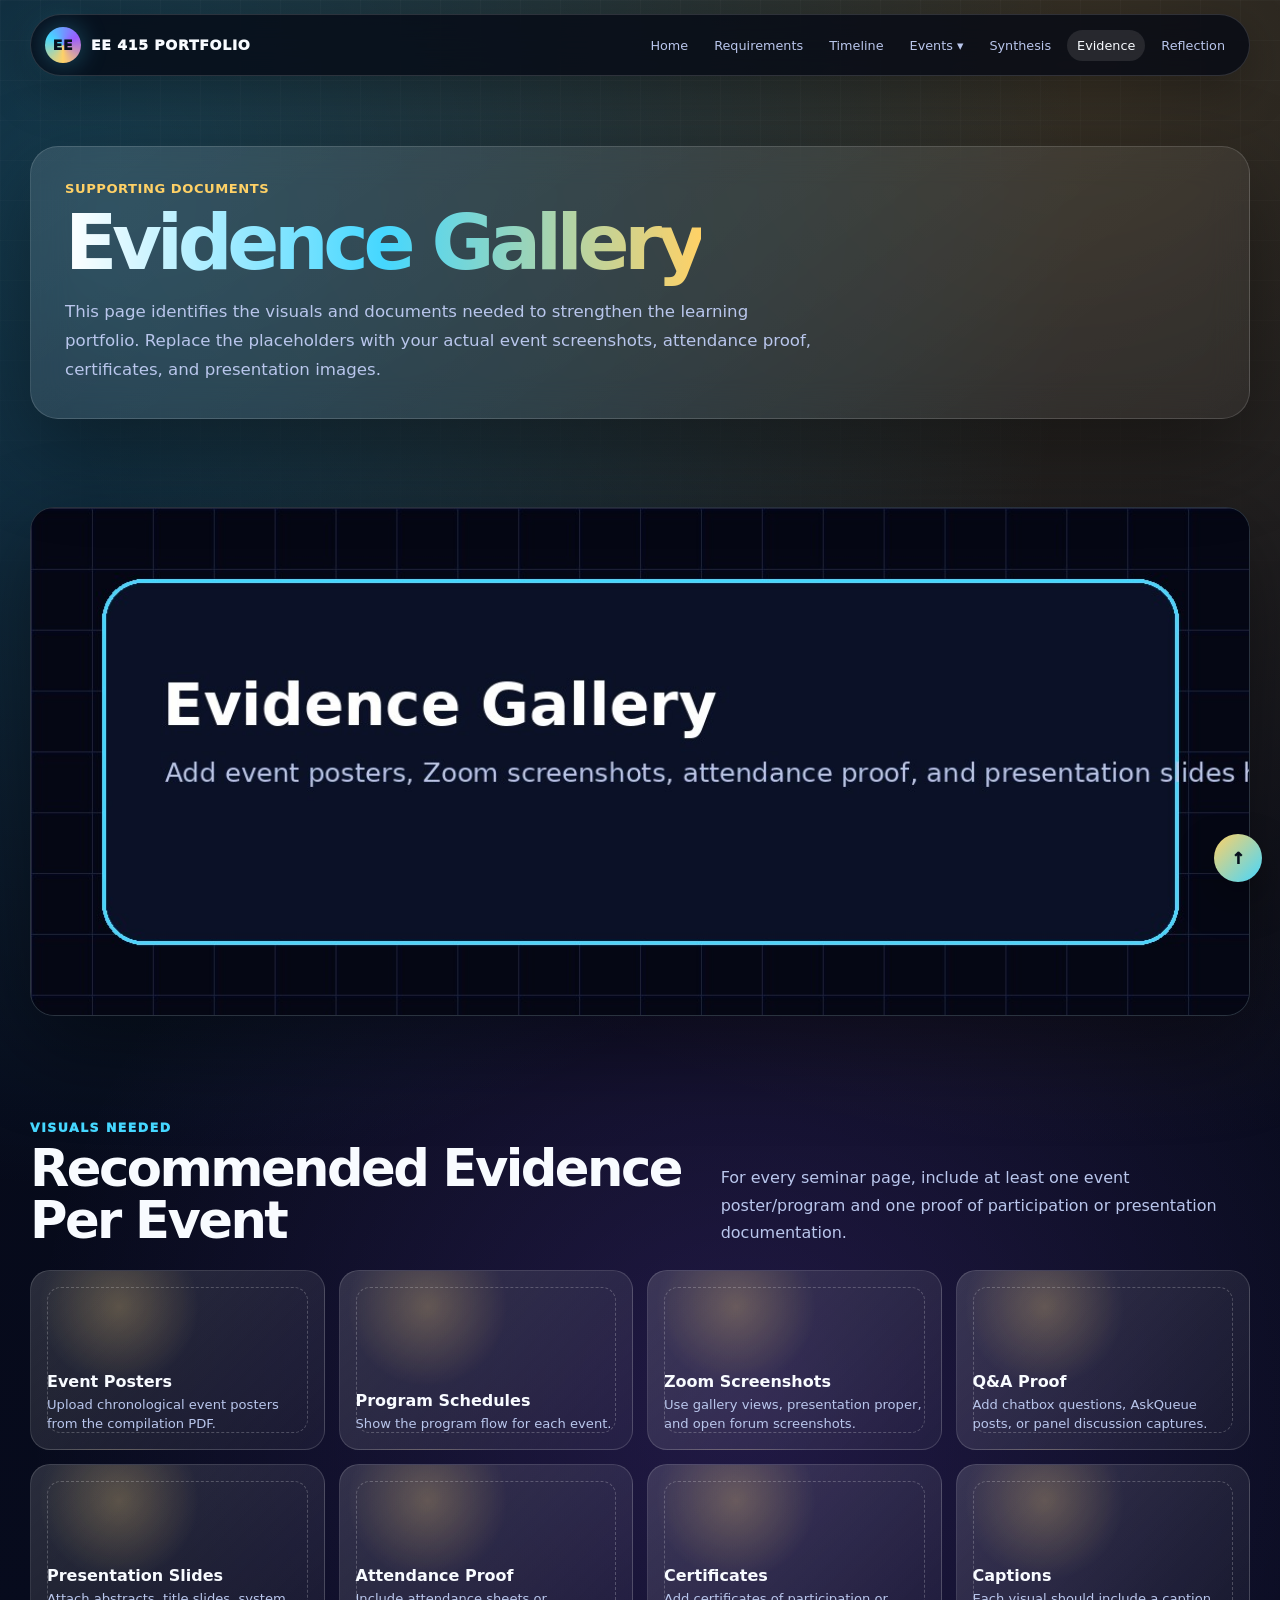
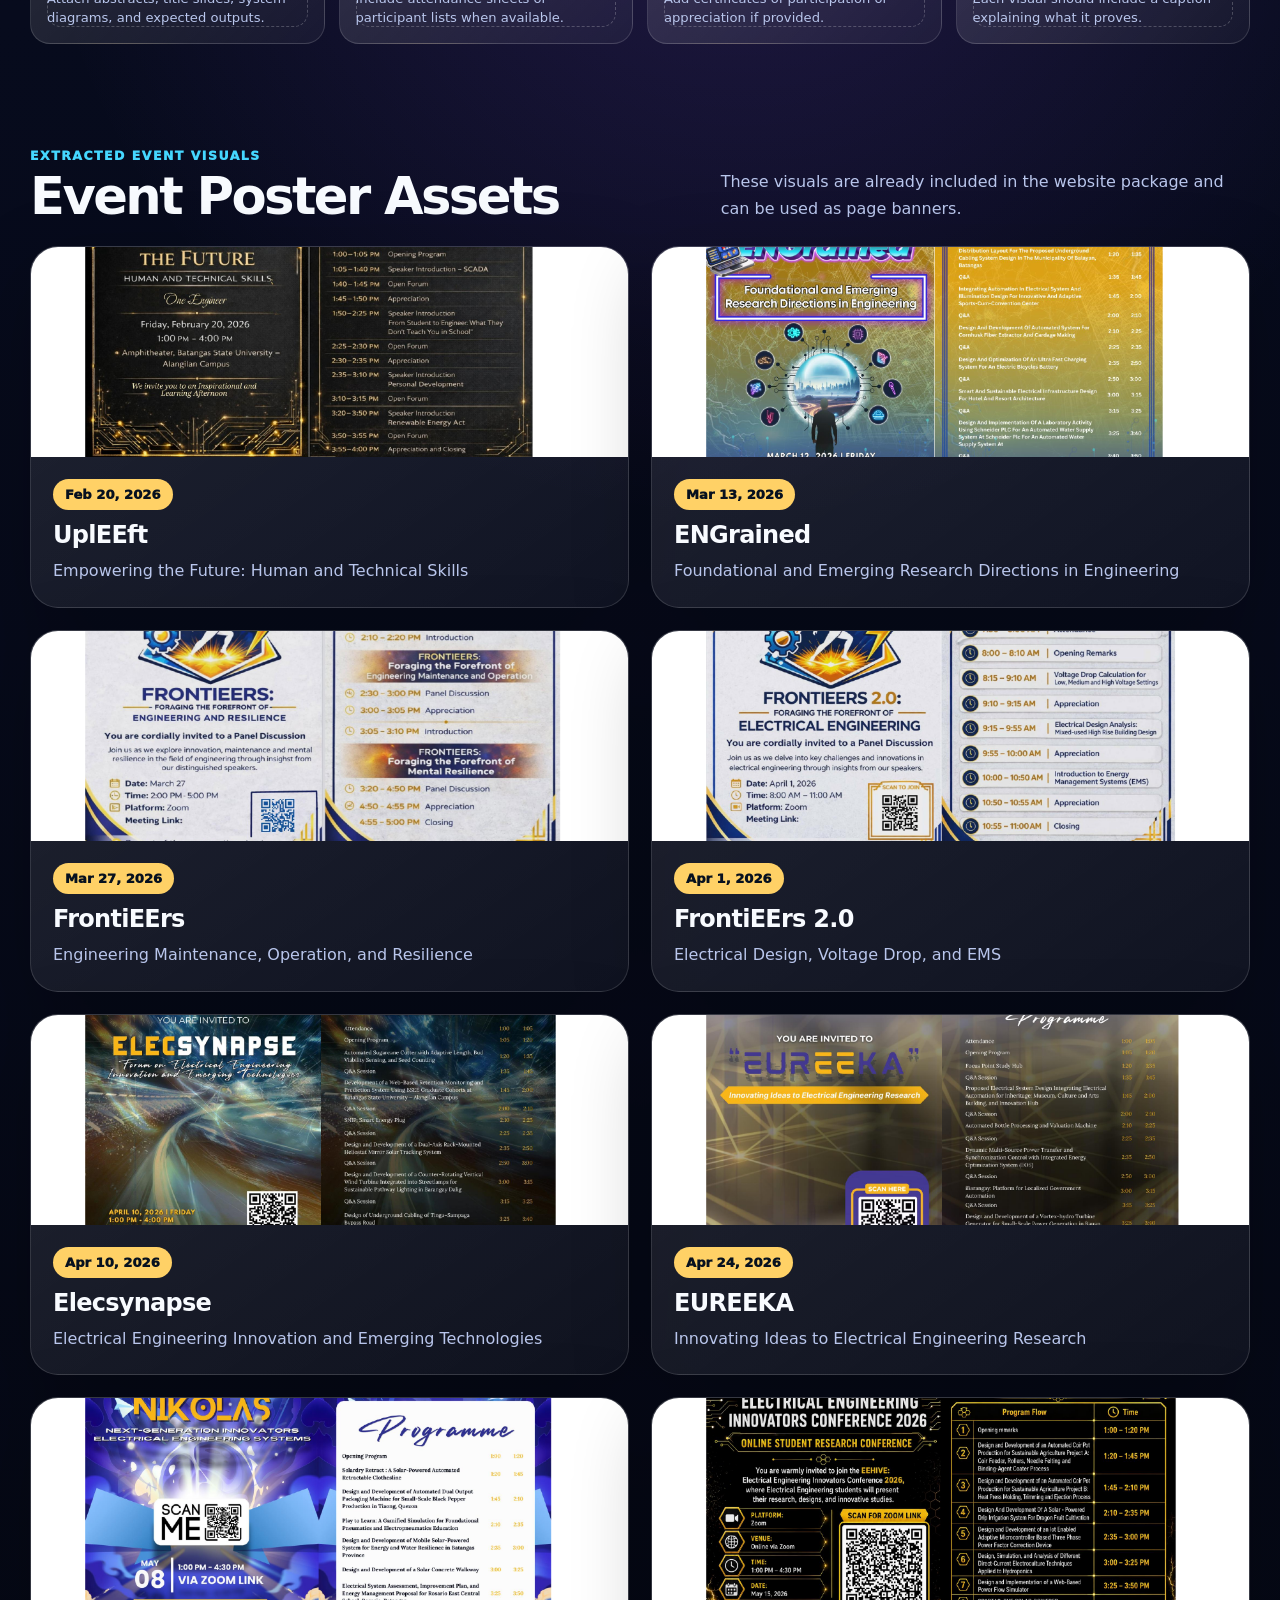
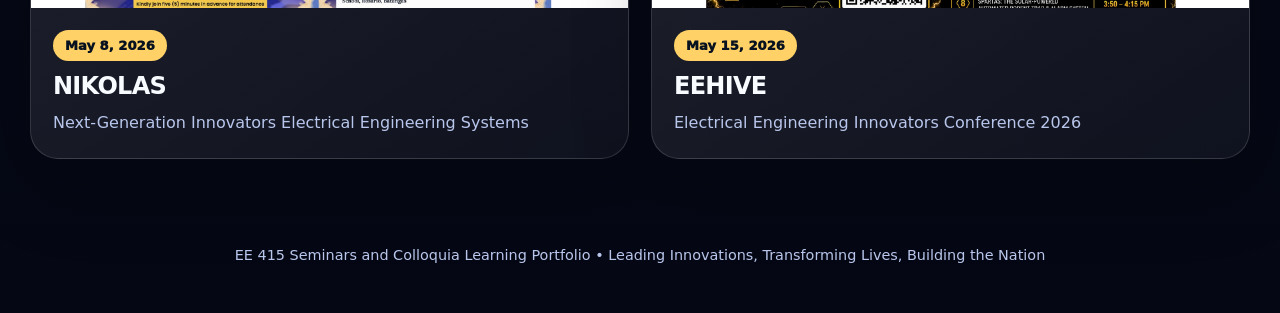
==== gallery.html @ 4abf8a92 "Add files via upload" ====
<!doctype html>
<html lang="en"><head><meta charset="utf-8"><meta name="viewport" content="width=device-width,initial-scale=1"><title>Evidence Gallery - EE 415</title><link rel="stylesheet" href="assets/css/style.css"></head>
<body>
<nav class="nav">
  <a class="brand" href="index.html"><span class="brand-mark">EE</span> EE 415 Portfolio</a>
  <div class="links">
    <a class="" href="index.html">Home</a>
    <a class="" href="requirements.html">Requirements</a>
    <a class="" href="timeline.html">Timeline</a>
    <div class="drop"><button class="dropbtn">Events ▾</button><div class="drop-content">
      <a href="events/upleeft.html">UplEEft</a>
      <a href="events/engrained.html">ENGrained</a>
      <a href="events/frontieers.html">FrontiEErs</a>
      <a href="events/frontieers2.html">FrontiEErs 2.0</a>
      <a href="events/elecsynapse.html">Elecsynapse</a>
      <a href="events/eureeka.html">EUREEKA</a>
      <a href="events/nikolas.html">NIKOLAS</a>
      <a href="events/eehive.html">EEHIVE</a>
    </div></div>
    <a class="" href="synthesis.html">Synthesis</a>
    <a class="active" href="gallery.html">Evidence</a>
    <a class="" href="reflection.html">Reflection</a>
  </div>
</nav>
<main class="wrap">
<section class="page-hero" id="top"><div class="page-card glass"><div class="meta">Supporting Documents</div><h1><span class="gradient">Evidence Gallery</span></h1><p class="lead">This page identifies the visuals and documents needed to strengthen the learning portfolio. Replace the placeholders with your actual event screenshots, attendance proof, certificates, and presentation images.</p></div></section>
<section class="section"><div class="visual"><img src="assets/images/evidence-banner.jpg" alt="Evidence gallery banner"></div></section>
<section class="section"><div class="section-head"><div><div class="kicker">Visuals Needed</div><h2>Recommended Evidence Per Event</h2></div><p>For every seminar page, include at least one event poster/program and one proof of participation or presentation documentation.</p></div><div class="gallery"><div class="gitem"><h3>Event Posters</h3><p>Upload chronological event posters from the compilation PDF.</p></div><div class="gitem"><h3>Program Schedules</h3><p>Show the program flow for each event.</p></div><div class="gitem"><h3>Zoom Screenshots</h3><p>Use gallery views, presentation proper, and open forum screenshots.</p></div><div class="gitem"><h3>Q&A Proof</h3><p>Add chatbox questions, AskQueue posts, or panel discussion captures.</p></div><div class="gitem"><h3>Presentation Slides</h3><p>Attach abstracts, title slides, system diagrams, and expected outputs.</p></div><div class="gitem"><h3>Attendance Proof</h3><p>Include attendance sheets or participant lists when available.</p></div><div class="gitem"><h3>Certificates</h3><p>Add certificates of participation or appreciation if provided.</p></div><div class="gitem"><h3>Captions</h3><p>Each visual should include a caption explaining what it proves.</p></div></div></section>
<section class="section"><div class="section-head"><div><div class="kicker">Extracted Event Visuals</div><h2>Event Poster Assets</h2></div><p>These visuals are already included in the website package and can be used as page banners.</p></div><div class="event-grid"><a class="event-card" href="events/upleeft.html"><div class="event-img"><img src="assets/images/events/upleeft.png" alt="UplEEft event poster"></div><div class="event-body"><span class="event-date">Feb 20, 2026</span><h3>UplEEft</h3><p>Empowering the Future: Human and Technical Skills</p></div></a>
<a class="event-card" href="events/engrained.html"><div class="event-img"><img src="assets/images/events/engrained.png" alt="ENGrained event poster"></div><div class="event-body"><span class="event-date">Mar 13, 2026</span><h3>ENGrained</h3><p>Foundational and Emerging Research Directions in Engineering</p></div></a>
<a class="event-card" href="events/frontieers.html"><div class="event-img"><img src="assets/images/events/frontieers.png" alt="FrontiEErs event poster"></div><div class="event-body"><span class="event-date">Mar 27, 2026</span><h3>FrontiEErs</h3><p>Engineering Maintenance, Operation, and Resilience</p></div></a>
<a class="event-card" href="events/frontieers2.html"><div class="event-img"><img src="assets/images/events/frontieers2.png" alt="FrontiEErs 2.0 event poster"></div><div class="event-body"><span class="event-date">Apr 1, 2026</span><h3>FrontiEErs 2.0</h3><p>Electrical Design, Voltage Drop, and EMS</p></div></a>
<a class="event-card" href="events/elecsynapse.html"><div class="event-img"><img src="assets/images/events/elecsynapse.png" alt="Elecsynapse event poster"></div><div class="event-body"><span class="event-date">Apr 10, 2026</span><h3>Elecsynapse</h3><p>Electrical Engineering Innovation and Emerging Technologies</p></div></a>
<a class="event-card" href="events/eureeka.html"><div class="event-img"><img src="assets/images/events/eureeka.png" alt="EUREEKA event poster"></div><div class="event-body"><span class="event-date">Apr 24, 2026</span><h3>EUREEKA</h3><p>Innovating Ideas to Electrical Engineering Research</p></div></a>
<a class="event-card" href="events/nikolas.html"><div class="event-img"><img src="assets/images/events/nikolas.png" alt="NIKOLAS event poster"></div><div class="event-body"><span class="event-date">May 8, 2026</span><h3>NIKOLAS</h3><p>Next-Generation Innovators Electrical Engineering Systems</p></div></a>
<a class="event-card" href="events/eehive.html"><div class="event-img"><img src="assets/images/events/eehive.png" alt="EEHIVE event poster"></div><div class="event-body"><span class="event-date">May 15, 2026</span><h3>EEHIVE</h3><p>Electrical Engineering Innovators Conference 2026</p></div></a></div></section>
</main><footer class="footer"><div class="wrap">EE 415 Seminars and Colloquia Learning Portfolio • Leading Innovations, Transforming Lives, Building the Nation</div></footer><a class="backtop" href="#top">↑</a></body></html>
---- assets/css/style.css ----
:root{
  --bg:#050814;--soft:#0b1228;--panel:rgba(255,255,255,.078);--panel2:rgba(255,255,255,.13);--text:#f8fbff;--muted:#b9c6ec;--gold:#ffd166;--electric:#45d7ff;--violet:#9a5cff;--green:#62ffbf;--line:rgba(255,255,255,.14);--shadow:0 30px 90px rgba(0,0,0,.42);--max:1220px;--r:28px
}
*{box-sizing:border-box;margin:0;padding:0}html{scroll-behavior:smooth}body{font-family:Inter,ui-sans-serif,system-ui,-apple-system,BlinkMacSystemFont,"Segoe UI",sans-serif;color:var(--text);background:radial-gradient(circle at 8% 6%,rgba(69,215,255,.25),transparent 28%),radial-gradient(circle at 85% 2%,rgba(255,209,102,.20),transparent 30%),radial-gradient(circle at 58% 40%,rgba(154,92,255,.18),transparent 32%),linear-gradient(180deg,#050814,#070b1d 46%,#050814);overflow-x:hidden;min-height:100vh}body:before{content:"";position:fixed;inset:0;pointer-events:none;background-image:linear-gradient(rgba(255,255,255,.026) 1px,transparent 1px),linear-gradient(90deg,rgba(255,255,255,.026) 1px,transparent 1px);background-size:40px 40px;mask-image:linear-gradient(to bottom,rgba(0,0,0,.9),transparent 82%);z-index:-2}body:after{content:"";position:fixed;inset:0;pointer-events:none;background:linear-gradient(115deg,transparent 0%,rgba(255,255,255,.055) 42%,transparent 58%);transform:translateX(-130%);animation:scan 8s ease-in-out infinite;z-index:-1}@keyframes scan{0%,50%{transform:translateX(-130%)}75%,100%{transform:translateX(130%)}}
a{color:inherit}.wrap{width:min(var(--max),calc(100% - 32px));margin:0 auto}.nav{position:sticky;top:14px;z-index:50;margin:14px auto 0;width:min(var(--max),calc(100% - 32px));display:flex;align-items:center;justify-content:space-between;gap:14px;padding:12px 14px;border:1px solid var(--line);border-radius:999px;background:rgba(5,8,20,.78);backdrop-filter:blur(18px);box-shadow:0 15px 50px rgba(0,0,0,.28)}.brand{display:flex;align-items:center;gap:10px;font-weight:1000;letter-spacing:.05em;text-transform:uppercase;font-size:.88rem;white-space:nowrap;text-decoration:none}.brand-mark{width:36px;height:36px;border-radius:50%;display:grid;place-items:center;background:conic-gradient(from 180deg,var(--gold),var(--electric),var(--violet),var(--gold));color:#07111f;font-weight:1000;box-shadow:0 0 26px rgba(69,215,255,.34)}.links{display:flex;gap:6px;flex-wrap:wrap;justify-content:flex-end;align-items:center}.links a,.dropbtn{color:var(--muted);text-decoration:none;font-size:.8rem;padding:8px 10px;border-radius:999px;transition:.25s ease;border:0;background:transparent;font-family:inherit}.links a:hover,.drop:hover .dropbtn,.links a.active{color:var(--text);background:rgba(255,255,255,.10)}.drop{position:relative}.drop-content{display:none;position:absolute;right:0;top:38px;min-width:310px;background:rgba(5,8,20,.96);border:1px solid var(--line);border-radius:20px;padding:10px;box-shadow:var(--shadow);backdrop-filter:blur(18px)}.drop:hover .drop-content{display:grid;gap:4px}.drop-content a{display:block;border-radius:12px;white-space:normal}.hero{padding:76px 0 50px}.hero-grid{display:grid;grid-template-columns:1.05fr .95fr;gap:26px;align-items:center}.glass{border:1px solid var(--line);background:linear-gradient(145deg,rgba(255,255,255,.115),rgba(255,255,255,.045));backdrop-filter:blur(18px);box-shadow:var(--shadow)}.hero-copy{position:relative;padding:38px;border-radius:var(--r);overflow:hidden}.hero-copy:before{content:"";position:absolute;inset:-2px;background:linear-gradient(90deg,transparent,rgba(69,215,255,.45),rgba(255,209,102,.42),transparent);opacity:.58;transform:translateX(-85%);animation:sweep 6s ease-in-out infinite;z-index:0}.hero-copy>*{position:relative;z-index:1}@keyframes sweep{0%,45%{transform:translateX(-85%)}70%,100%{transform:translateX(85%)}}.eyebrow{display:inline-flex;align-items:center;gap:8px;color:var(--gold);background:rgba(255,209,102,.12);border:1px solid rgba(255,209,102,.25);padding:8px 12px;border-radius:999px;font-size:.78rem;font-weight:900;letter-spacing:.08em;text-transform:uppercase;margin-bottom:18px}h1{font-size:clamp(2.6rem,7vw,6.1rem);line-height:.92;letter-spacing:-.07em;margin-bottom:18px}.gradient{background:linear-gradient(90deg,#fff,var(--electric),var(--gold));-webkit-background-clip:text;background-clip:text;color:transparent}.lead{color:var(--muted);font-size:1.04rem;line-height:1.75;max-width:72ch}.btnrow{display:flex;flex-wrap:wrap;gap:12px;margin-top:26px}.btn{display:inline-flex;align-items:center;gap:10px;padding:13px 16px;border-radius:999px;text-decoration:none;font-weight:950;font-size:.9rem;transition:.25s ease;border:1px solid rgba(255,255,255,.14)}.btn.primary{color:#05111f;background:linear-gradient(90deg,var(--gold),var(--electric));box-shadow:0 12px 35px rgba(69,215,255,.20)}.btn.secondary{color:var(--text);background:rgba(255,255,255,.08)}.btn:hover{transform:translateY(-3px) scale(1.015);filter:brightness(1.08)}.hero-img{border-radius:var(--r);overflow:hidden;border:1px solid var(--line);box-shadow:var(--shadow);min-height:360px;background:#07111f}.hero-img img{width:100%;height:100%;display:block;object-fit:cover}.stats{padding:24px;border-radius:var(--r);display:grid;grid-template-columns:repeat(2,1fr);gap:14px;background:var(--panel);border:1px solid var(--line);box-shadow:0 25px 70px rgba(0,0,0,.26);margin-top:16px}.stat{min-height:118px;padding:18px;border-radius:22px;background:rgba(255,255,255,.07);border:1px solid rgba(255,255,255,.10);position:relative;overflow:hidden}.stat:after{content:"";position:absolute;right:-28px;top:-28px;width:88px;height:88px;border-radius:50%;background:rgba(69,215,255,.12);box-shadow:0 0 50px rgba(69,215,255,.18)}.stat strong{display:block;font-size:2rem;line-height:1;color:var(--gold);margin-bottom:8px}.stat span{color:var(--muted);font-size:.9rem;line-height:1.45}.page-hero{padding:70px 0 36px}.page-card{padding:34px;border-radius:var(--r)}.page-card h1{font-size:clamp(2.4rem,6vw,5.2rem)}.meta{color:var(--gold);font-weight:900;letter-spacing:.04em;text-transform:uppercase;font-size:.82rem;margin-bottom:12px}.section{padding:52px 0}.section-head{display:flex;justify-content:space-between;gap:24px;align-items:end;margin-bottom:24px}.kicker{color:var(--electric);font-weight:1000;letter-spacing:.12em;text-transform:uppercase;font-size:.78rem;margin-bottom:8px}h2{font-size:clamp(1.9rem,4vw,3.35rem);line-height:1;letter-spacing:-.05em}.section-head p{color:var(--muted);max-width:52ch;line-height:1.7}.grid{display:grid;grid-template-columns:repeat(3,1fr);gap:16px}.grid.two{grid-template-columns:repeat(2,1fr)}.card{padding:20px;border-radius:22px;background:var(--panel);border:1px solid var(--line);transition:.25s ease}.card:hover{transform:translateY(-5px);background:var(--panel2)}.card h3{color:var(--gold);margin-bottom:10px}.card p,.card li{color:var(--muted);line-height:1.65}.card ul{padding-left:18px}.timeline{position:relative;display:grid;gap:18px}.timeline:before{content:"";position:absolute;left:29px;top:0;bottom:0;width:2px;background:linear-gradient(var(--gold),var(--electric),var(--violet),var(--green));opacity:.75}.timeitem{display:grid;grid-template-columns:60px 1fr;gap:16px;align-items:stretch}.dot{width:60px;height:60px;border-radius:50%;display:grid;place-items:center;background:linear-gradient(145deg,var(--gold),var(--electric));color:#08111d;font-weight:1000;box-shadow:0 0 0 8px rgba(69,215,255,.08),0 0 35px rgba(69,215,255,.20);z-index:1}.timecard{padding:20px;border-radius:22px;background:var(--panel);border:1px solid var(--line);transition:.25s ease}.timecard:hover{transform:translateX(6px);background:var(--panel2)}.timecard h3{font-size:1.25rem;margin-bottom:8px}.timemeta{color:var(--gold);font-size:.86rem;font-weight:850;margin-bottom:10px}.timecard p{color:var(--muted);line-height:1.65}.event-grid{display:grid;grid-template-columns:repeat(2,1fr);gap:22px}.event-card{border-radius:var(--r);background:linear-gradient(145deg,rgba(255,255,255,.10),rgba(255,255,255,.045));border:1px solid var(--line);box-shadow:0 25px 80px rgba(0,0,0,.24);overflow:hidden;transition:.28s ease;text-decoration:none;display:block}.event-card:hover{transform:translateY(-8px);box-shadow:0 35px 100px rgba(0,0,0,.38)}.event-img{height:210px;background:#07111f}.event-img img{width:100%;height:100%;object-fit:cover;display:block}.event-body{padding:22px}.event-date{display:inline-block;color:#07111f;background:var(--gold);padding:8px 12px;border-radius:999px;font-weight:1000;font-size:.82rem;margin-bottom:12px}.event-body h3{font-size:1.5rem;letter-spacing:-.03em;line-height:1.1;margin-bottom:10px}.event-body p{color:var(--muted);line-height:1.65}.visual{border-radius:24px;overflow:hidden;border:1px solid var(--line);box-shadow:var(--shadow);background:#07111f}.visual img{width:100%;display:block}.takeaways{display:grid;gap:10px}.takeaway{display:grid;grid-template-columns:30px 1fr;gap:10px;align-items:start;color:var(--muted);line-height:1.6}.takeaway b{color:var(--text)}.spark{width:30px;height:30px;border-radius:50%;display:grid;place-items:center;color:#07111f;background:linear-gradient(135deg,var(--gold),var(--electric));font-size:.78rem;font-weight:1000}.callout{padding:18px;border-radius:18px;background:rgba(255,255,255,.065);border:1px solid rgba(255,255,255,.10)}.callout strong{color:var(--gold)}.evidence{border-style:dashed}.gallery{display:grid;grid-template-columns:repeat(4,1fr);gap:14px}.gallery .gitem{min-height:180px;border-radius:20px;border:1px solid var(--line);background:linear-gradient(135deg,rgba(255,255,255,.14),rgba(255,255,255,.04)),radial-gradient(circle at 30% 20%,rgba(255,209,102,.25),transparent 32%);display:flex;flex-direction:column;justify-content:end;padding:16px;position:relative;overflow:hidden}.gallery .gitem:before{content:"";position:absolute;inset:16px;border:1px dashed rgba(255,255,255,.22);border-radius:14px}.gallery .gitem>*{position:relative;z-index:1}.gallery h3{font-size:1rem;margin-bottom:4px}.gallery p{color:var(--muted);font-size:.82rem;line-height:1.45}.footer{padding:36px 0 50px;color:var(--muted);text-align:center;font-size:.9rem}.backtop{position:fixed;right:18px;bottom:18px;width:48px;height:48px;border-radius:50%;display:grid;place-items:center;background:linear-gradient(135deg,var(--gold),var(--electric));color:#07111f;text-decoration:none;font-weight:1000;box-shadow:0 18px 40px rgba(0,0,0,.35);z-index:40}.poster-row{display:grid;grid-template-columns:.85fr 1.15fr;gap:20px;align-items:start}.caption{font-size:.85rem;color:var(--muted);line-height:1.55;margin-top:10px}.small{font-size:.92rem;color:var(--muted);line-height:1.65}.breadcrumbs{margin-bottom:18px;color:var(--muted);font-size:.86rem}.breadcrumbs a{color:var(--electric);text-decoration:none}.breadcrumbs a:hover{text-decoration:underline}@media(max-width:980px){.hero-grid,.grid,.grid.two,.event-grid,.poster-row{grid-template-columns:1fr}.gallery{grid-template-columns:repeat(2,1fr)}.section-head{align-items:start;flex-direction:column}.nav{align-items:flex-start;border-radius:24px;flex-direction:column}.links{justify-content:flex-start}.drop-content{position:static;display:none}.drop:hover .drop-content{display:grid}}@media(max-width:640px){.hero-copy,.page-card{padding:24px}.stats{grid-template-columns:1fr}.gallery{grid-template-columns:1fr}.timeitem{grid-template-columns:46px 1fr}.dot{width:46px;height:46px;font-size:.82rem}.timeline:before{left:22px}.event-img{height:170px}}
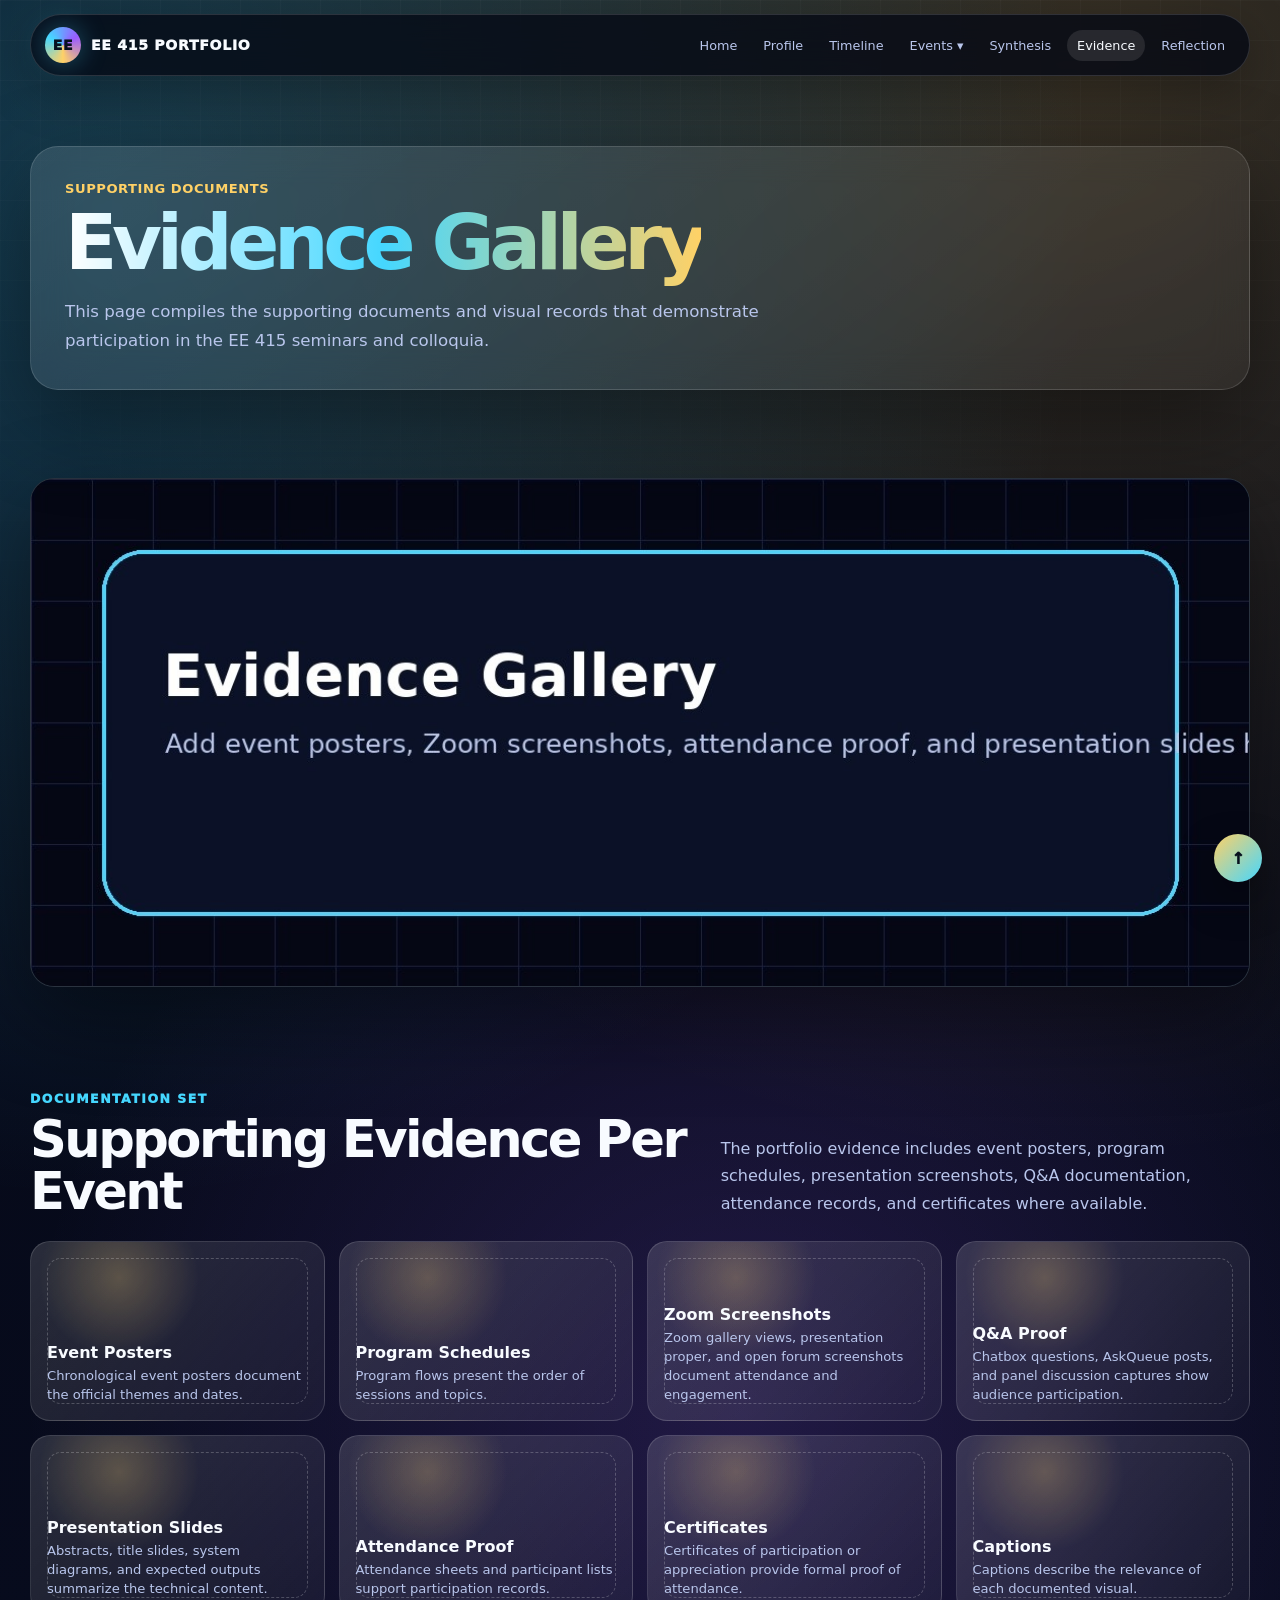
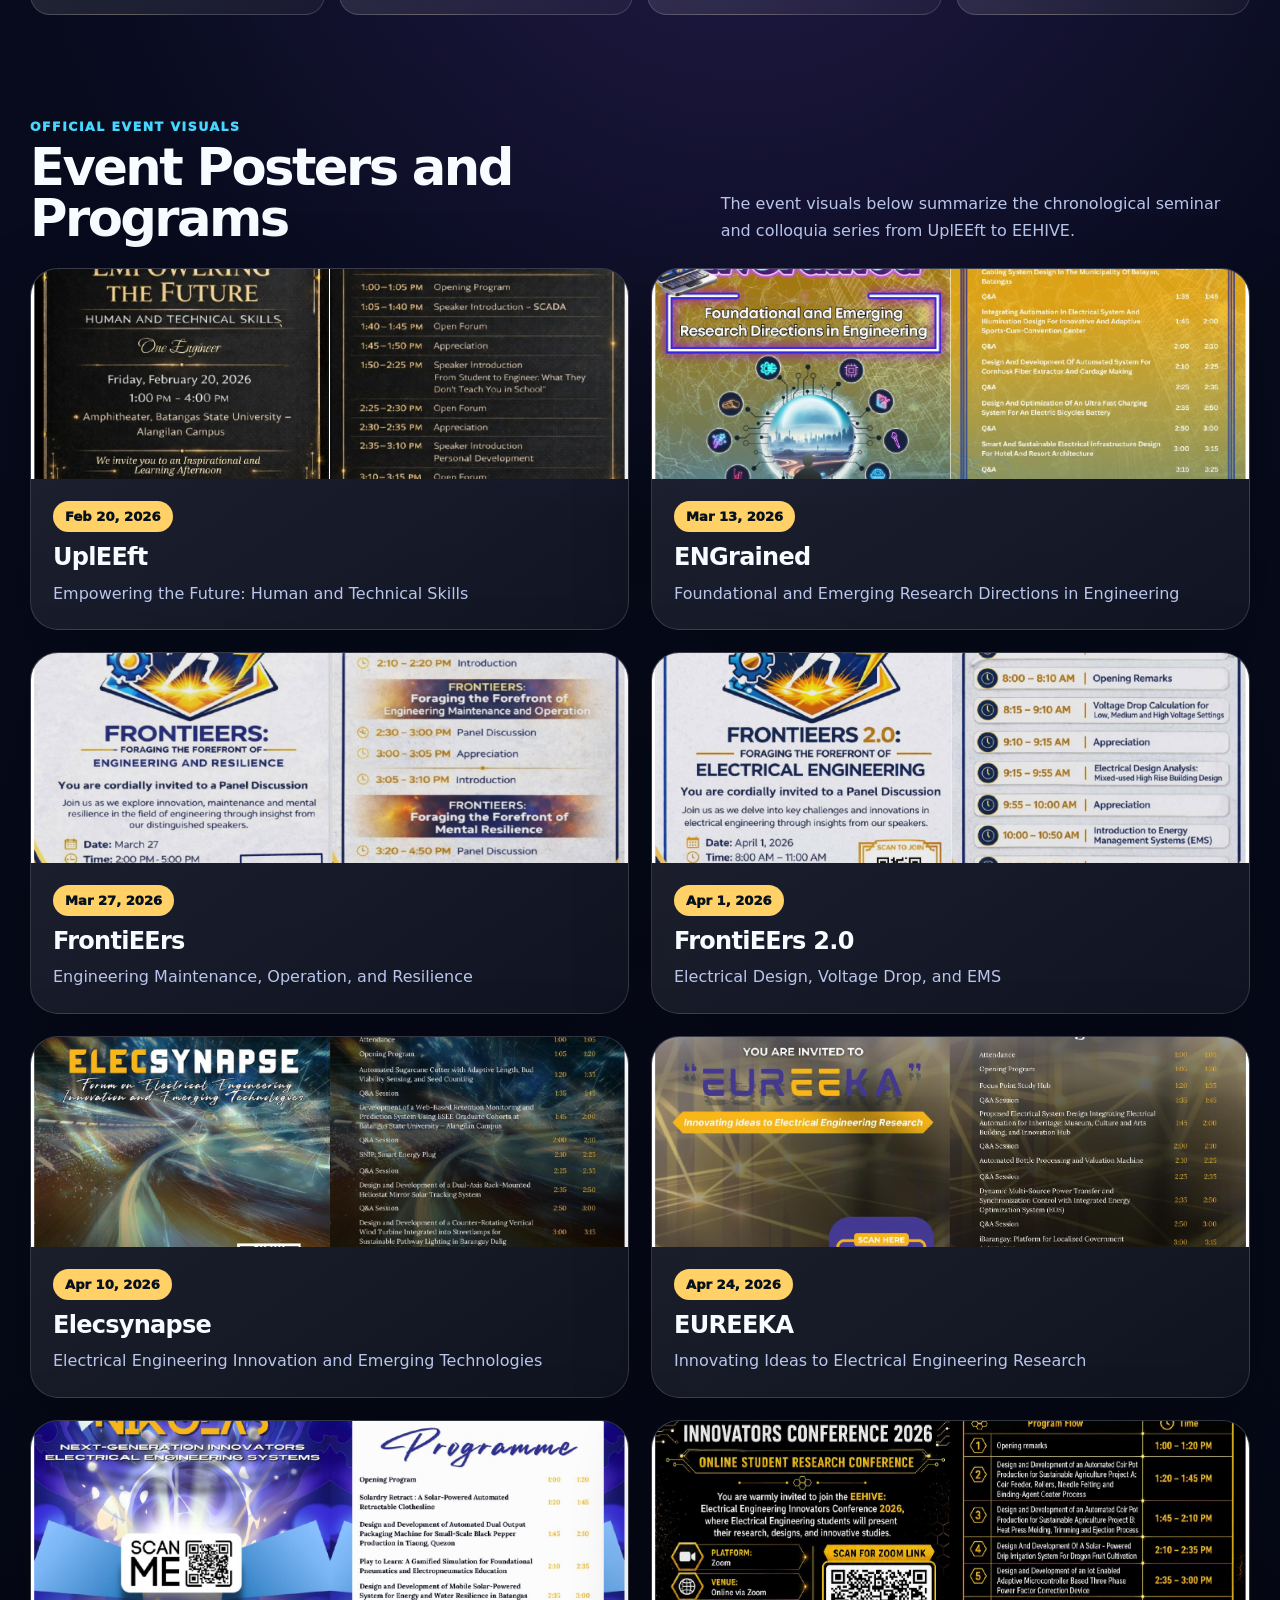
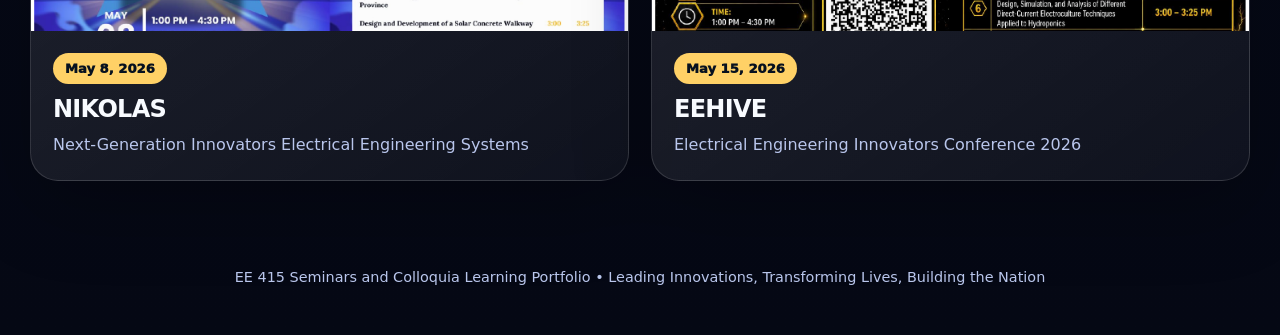
==== commit 324182df: "Add files via upload" ====
--- a/gallery.html
+++ b/gallery.html
@@ -5,7 +5,7 @@
   <a class="brand" href="index.html"><span class="brand-mark">EE</span> EE 415 Portfolio</a>
   <div class="links">
     <a class="" href="index.html">Home</a>
-    <a class="" href="requirements.html">Requirements</a>
+    <a class="" href="profile.html">Profile</a>
     <a class="" href="timeline.html">Timeline</a>
     <div class="drop"><button class="dropbtn">Events ▾</button><div class="drop-content">
       <a href="events/upleeft.html">UplEEft</a>
@@ -23,10 +23,10 @@
   </div>
 </nav>
 <main class="wrap">
-<section class="page-hero" id="top"><div class="page-card glass"><div class="meta">Supporting Documents</div><h1><span class="gradient">Evidence Gallery</span></h1><p class="lead">This page identifies the visuals and documents needed to strengthen the learning portfolio. Replace the placeholders with your actual event screenshots, attendance proof, certificates, and presentation images.</p></div></section>
+<section class="page-hero" id="top"><div class="page-card glass"><div class="meta">Supporting Documents</div><h1><span class="gradient">Evidence Gallery</span></h1><p class="lead">This page compiles the supporting documents and visual records that demonstrate participation in the EE 415 seminars and colloquia.</p></div></section>
 <section class="section"><div class="visual"><img src="assets/images/evidence-banner.jpg" alt="Evidence gallery banner"></div></section>
-<section class="section"><div class="section-head"><div><div class="kicker">Visuals Needed</div><h2>Recommended Evidence Per Event</h2></div><p>For every seminar page, include at least one event poster/program and one proof of participation or presentation documentation.</p></div><div class="gallery"><div class="gitem"><h3>Event Posters</h3><p>Upload chronological event posters from the compilation PDF.</p></div><div class="gitem"><h3>Program Schedules</h3><p>Show the program flow for each event.</p></div><div class="gitem"><h3>Zoom Screenshots</h3><p>Use gallery views, presentation proper, and open forum screenshots.</p></div><div class="gitem"><h3>Q&A Proof</h3><p>Add chatbox questions, AskQueue posts, or panel discussion captures.</p></div><div class="gitem"><h3>Presentation Slides</h3><p>Attach abstracts, title slides, system diagrams, and expected outputs.</p></div><div class="gitem"><h3>Attendance Proof</h3><p>Include attendance sheets or participant lists when available.</p></div><div class="gitem"><h3>Certificates</h3><p>Add certificates of participation or appreciation if provided.</p></div><div class="gitem"><h3>Captions</h3><p>Each visual should include a caption explaining what it proves.</p></div></div></section>
-<section class="section"><div class="section-head"><div><div class="kicker">Extracted Event Visuals</div><h2>Event Poster Assets</h2></div><p>These visuals are already included in the website package and can be used as page banners.</p></div><div class="event-grid"><a class="event-card" href="events/upleeft.html"><div class="event-img"><img src="assets/images/events/upleeft.png" alt="UplEEft event poster"></div><div class="event-body"><span class="event-date">Feb 20, 2026</span><h3>UplEEft</h3><p>Empowering the Future: Human and Technical Skills</p></div></a>
+<section class="section"><div class="section-head"><div><div class="kicker">Documentation Set</div><h2>Supporting Evidence Per Event</h2></div><p>The portfolio evidence includes event posters, program schedules, presentation screenshots, Q&A documentation, attendance records, and certificates where available.</p></div><div class="gallery"><div class="gitem"><h3>Event Posters</h3><p>Chronological event posters document the official themes and dates.</p></div><div class="gitem"><h3>Program Schedules</h3><p>Program flows present the order of sessions and topics.</p></div><div class="gitem"><h3>Zoom Screenshots</h3><p>Zoom gallery views, presentation proper, and open forum screenshots document attendance and engagement.</p></div><div class="gitem"><h3>Q&A Proof</h3><p>Chatbox questions, AskQueue posts, and panel discussion captures show audience participation.</p></div><div class="gitem"><h3>Presentation Slides</h3><p>Abstracts, title slides, system diagrams, and expected outputs summarize the technical content.</p></div><div class="gitem"><h3>Attendance Proof</h3><p>Attendance sheets and participant lists support participation records.</p></div><div class="gitem"><h3>Certificates</h3><p>Certificates of participation or appreciation provide formal proof of attendance.</p></div><div class="gitem"><h3>Captions</h3><p>Captions describe the relevance of each documented visual.</p></div></div></section>
+<section class="section"><div class="section-head"><div><div class="kicker">Official Event Visuals</div><h2>Event Posters and Programs</h2></div><p>The event visuals below summarize the chronological seminar and colloquia series from UplEEft to EEHIVE.</p></div><div class="event-grid"><a class="event-card" href="events/upleeft.html"><div class="event-img"><img src="assets/images/events/upleeft.png" alt="UplEEft event poster"></div><div class="event-body"><span class="event-date">Feb 20, 2026</span><h3>UplEEft</h3><p>Empowering the Future: Human and Technical Skills</p></div></a>
 <a class="event-card" href="events/engrained.html"><div class="event-img"><img src="assets/images/events/engrained.png" alt="ENGrained event poster"></div><div class="event-body"><span class="event-date">Mar 13, 2026</span><h3>ENGrained</h3><p>Foundational and Emerging Research Directions in Engineering</p></div></a>
 <a class="event-card" href="events/frontieers.html"><div class="event-img"><img src="assets/images/events/frontieers.png" alt="FrontiEErs event poster"></div><div class="event-body"><span class="event-date">Mar 27, 2026</span><h3>FrontiEErs</h3><p>Engineering Maintenance, Operation, and Resilience</p></div></a>
 <a class="event-card" href="events/frontieers2.html"><div class="event-img"><img src="assets/images/events/frontieers2.png" alt="FrontiEErs 2.0 event poster"></div><div class="event-body"><span class="event-date">Apr 1, 2026</span><h3>FrontiEErs 2.0</h3><p>Electrical Design, Voltage Drop, and EMS</p></div></a>
--- a/assets/css/style.css
+++ b/assets/css/style.css
@@ -4,3 +4,94 @@
 }
 *{box-sizing:border-box;margin:0;padding:0}html{scroll-behavior:smooth}body{font-family:Inter,ui-sans-serif,system-ui,-apple-system,BlinkMacSystemFont,"Segoe UI",sans-serif;color:var(--text);background:radial-gradient(circle at 8% 6%,rgba(69,215,255,.25),transparent 28%),radial-gradient(circle at 85% 2%,rgba(255,209,102,.20),transparent 30%),radial-gradient(circle at 58% 40%,rgba(154,92,255,.18),transparent 32%),linear-gradient(180deg,#050814,#070b1d 46%,#050814);overflow-x:hidden;min-height:100vh}body:before{content:"";position:fixed;inset:0;pointer-events:none;background-image:linear-gradient(rgba(255,255,255,.026) 1px,transparent 1px),linear-gradient(90deg,rgba(255,255,255,.026) 1px,transparent 1px);background-size:40px 40px;mask-image:linear-gradient(to bottom,rgba(0,0,0,.9),transparent 82%);z-index:-2}body:after{content:"";position:fixed;inset:0;pointer-events:none;background:linear-gradient(115deg,transparent 0%,rgba(255,255,255,.055) 42%,transparent 58%);transform:translateX(-130%);animation:scan 8s ease-in-out infinite;z-index:-1}@keyframes scan{0%,50%{transform:translateX(-130%)}75%,100%{transform:translateX(130%)}}
 a{color:inherit}.wrap{width:min(var(--max),calc(100% - 32px));margin:0 auto}.nav{position:sticky;top:14px;z-index:50;margin:14px auto 0;width:min(var(--max),calc(100% - 32px));display:flex;align-items:center;justify-content:space-between;gap:14px;padding:12px 14px;border:1px solid var(--line);border-radius:999px;background:rgba(5,8,20,.78);backdrop-filter:blur(18px);box-shadow:0 15px 50px rgba(0,0,0,.28)}.brand{display:flex;align-items:center;gap:10px;font-weight:1000;letter-spacing:.05em;text-transform:uppercase;font-size:.88rem;white-space:nowrap;text-decoration:none}.brand-mark{width:36px;height:36px;border-radius:50%;display:grid;place-items:center;background:conic-gradient(from 180deg,var(--gold),var(--electric),var(--violet),var(--gold));color:#07111f;font-weight:1000;box-shadow:0 0 26px rgba(69,215,255,.34)}.links{display:flex;gap:6px;flex-wrap:wrap;justify-content:flex-end;align-items:center}.links a,.dropbtn{color:var(--muted);text-decoration:none;font-size:.8rem;padding:8px 10px;border-radius:999px;transition:.25s ease;border:0;background:transparent;font-family:inherit}.links a:hover,.drop:hover .dropbtn,.links a.active{color:var(--text);background:rgba(255,255,255,.10)}.drop{position:relative}.drop-content{display:none;position:absolute;right:0;top:38px;min-width:310px;background:rgba(5,8,20,.96);border:1px solid var(--line);border-radius:20px;padding:10px;box-shadow:var(--shadow);backdrop-filter:blur(18px)}.drop:hover .drop-content{display:grid;gap:4px}.drop-content a{display:block;border-radius:12px;white-space:normal}.hero{padding:76px 0 50px}.hero-grid{display:grid;grid-template-columns:1.05fr .95fr;gap:26px;align-items:center}.glass{border:1px solid var(--line);background:linear-gradient(145deg,rgba(255,255,255,.115),rgba(255,255,255,.045));backdrop-filter:blur(18px);box-shadow:var(--shadow)}.hero-copy{position:relative;padding:38px;border-radius:var(--r);overflow:hidden}.hero-copy:before{content:"";position:absolute;inset:-2px;background:linear-gradient(90deg,transparent,rgba(69,215,255,.45),rgba(255,209,102,.42),transparent);opacity:.58;transform:translateX(-85%);animation:sweep 6s ease-in-out infinite;z-index:0}.hero-copy>*{position:relative;z-index:1}@keyframes sweep{0%,45%{transform:translateX(-85%)}70%,100%{transform:translateX(85%)}}.eyebrow{display:inline-flex;align-items:center;gap:8px;color:var(--gold);background:rgba(255,209,102,.12);border:1px solid rgba(255,209,102,.25);padding:8px 12px;border-radius:999px;font-size:.78rem;font-weight:900;letter-spacing:.08em;text-transform:uppercase;margin-bottom:18px}h1{font-size:clamp(2.6rem,7vw,6.1rem);line-height:.92;letter-spacing:-.07em;margin-bottom:18px}.gradient{background:linear-gradient(90deg,#fff,var(--electric),var(--gold));-webkit-background-clip:text;background-clip:text;color:transparent}.lead{color:var(--muted);font-size:1.04rem;line-height:1.75;max-width:72ch}.btnrow{display:flex;flex-wrap:wrap;gap:12px;margin-top:26px}.btn{display:inline-flex;align-items:center;gap:10px;padding:13px 16px;border-radius:999px;text-decoration:none;font-weight:950;font-size:.9rem;transition:.25s ease;border:1px solid rgba(255,255,255,.14)}.btn.primary{color:#05111f;background:linear-gradient(90deg,var(--gold),var(--electric));box-shadow:0 12px 35px rgba(69,215,255,.20)}.btn.secondary{color:var(--text);background:rgba(255,255,255,.08)}.btn:hover{transform:translateY(-3px) scale(1.015);filter:brightness(1.08)}.hero-img{border-radius:var(--r);overflow:hidden;border:1px solid var(--line);box-shadow:var(--shadow);min-height:360px;background:#07111f}.hero-img img{width:100%;height:100%;display:block;object-fit:cover}.stats{padding:24px;border-radius:var(--r);display:grid;grid-template-columns:repeat(2,1fr);gap:14px;background:var(--panel);border:1px solid var(--line);box-shadow:0 25px 70px rgba(0,0,0,.26);margin-top:16px}.stat{min-height:118px;padding:18px;border-radius:22px;background:rgba(255,255,255,.07);border:1px solid rgba(255,255,255,.10);position:relative;overflow:hidden}.stat:after{content:"";position:absolute;right:-28px;top:-28px;width:88px;height:88px;border-radius:50%;background:rgba(69,215,255,.12);box-shadow:0 0 50px rgba(69,215,255,.18)}.stat strong{display:block;font-size:2rem;line-height:1;color:var(--gold);margin-bottom:8px}.stat span{color:var(--muted);font-size:.9rem;line-height:1.45}.page-hero{padding:70px 0 36px}.page-card{padding:34px;border-radius:var(--r)}.page-card h1{font-size:clamp(2.4rem,6vw,5.2rem)}.meta{color:var(--gold);font-weight:900;letter-spacing:.04em;text-transform:uppercase;font-size:.82rem;margin-bottom:12px}.section{padding:52px 0}.section-head{display:flex;justify-content:space-between;gap:24px;align-items:end;margin-bottom:24px}.kicker{color:var(--electric);font-weight:1000;letter-spacing:.12em;text-transform:uppercase;font-size:.78rem;margin-bottom:8px}h2{font-size:clamp(1.9rem,4vw,3.35rem);line-height:1;letter-spacing:-.05em}.section-head p{color:var(--muted);max-width:52ch;line-height:1.7}.grid{display:grid;grid-template-columns:repeat(3,1fr);gap:16px}.grid.two{grid-template-columns:repeat(2,1fr)}.card{padding:20px;border-radius:22px;background:var(--panel);border:1px solid var(--line);transition:.25s ease}.card:hover{transform:translateY(-5px);background:var(--panel2)}.card h3{color:var(--gold);margin-bottom:10px}.card p,.card li{color:var(--muted);line-height:1.65}.card ul{padding-left:18px}.timeline{position:relative;display:grid;gap:18px}.timeline:before{content:"";position:absolute;left:29px;top:0;bottom:0;width:2px;background:linear-gradient(var(--gold),var(--electric),var(--violet),var(--green));opacity:.75}.timeitem{display:grid;grid-template-columns:60px 1fr;gap:16px;align-items:stretch}.dot{width:60px;height:60px;border-radius:50%;display:grid;place-items:center;background:linear-gradient(145deg,var(--gold),var(--electric));color:#08111d;font-weight:1000;box-shadow:0 0 0 8px rgba(69,215,255,.08),0 0 35px rgba(69,215,255,.20);z-index:1}.timecard{padding:20px;border-radius:22px;background:var(--panel);border:1px solid var(--line);transition:.25s ease}.timecard:hover{transform:translateX(6px);background:var(--panel2)}.timecard h3{font-size:1.25rem;margin-bottom:8px}.timemeta{color:var(--gold);font-size:.86rem;font-weight:850;margin-bottom:10px}.timecard p{color:var(--muted);line-height:1.65}.event-grid{display:grid;grid-template-columns:repeat(2,1fr);gap:22px}.event-card{border-radius:var(--r);background:linear-gradient(145deg,rgba(255,255,255,.10),rgba(255,255,255,.045));border:1px solid var(--line);box-shadow:0 25px 80px rgba(0,0,0,.24);overflow:hidden;transition:.28s ease;text-decoration:none;display:block}.event-card:hover{transform:translateY(-8px);box-shadow:0 35px 100px rgba(0,0,0,.38)}.event-img{height:210px;background:#07111f}.event-img img{width:100%;height:100%;object-fit:cover;display:block}.event-body{padding:22px}.event-date{display:inline-block;color:#07111f;background:var(--gold);padding:8px 12px;border-radius:999px;font-weight:1000;font-size:.82rem;margin-bottom:12px}.event-body h3{font-size:1.5rem;letter-spacing:-.03em;line-height:1.1;margin-bottom:10px}.event-body p{color:var(--muted);line-height:1.65}.visual{border-radius:24px;overflow:hidden;border:1px solid var(--line);box-shadow:var(--shadow);background:#07111f}.visual img{width:100%;display:block}.takeaways{display:grid;gap:10px}.takeaway{display:grid;grid-template-columns:30px 1fr;gap:10px;align-items:start;color:var(--muted);line-height:1.6}.takeaway b{color:var(--text)}.spark{width:30px;height:30px;border-radius:50%;display:grid;place-items:center;color:#07111f;background:linear-gradient(135deg,var(--gold),var(--electric));font-size:.78rem;font-weight:1000}.callout{padding:18px;border-radius:18px;background:rgba(255,255,255,.065);border:1px solid rgba(255,255,255,.10)}.callout strong{color:var(--gold)}.evidence{border-style:dashed}.gallery{display:grid;grid-template-columns:repeat(4,1fr);gap:14px}.gallery .gitem{min-height:180px;border-radius:20px;border:1px solid var(--line);background:linear-gradient(135deg,rgba(255,255,255,.14),rgba(255,255,255,.04)),radial-gradient(circle at 30% 20%,rgba(255,209,102,.25),transparent 32%);display:flex;flex-direction:column;justify-content:end;padding:16px;position:relative;overflow:hidden}.gallery .gitem:before{content:"";position:absolute;inset:16px;border:1px dashed rgba(255,255,255,.22);border-radius:14px}.gallery .gitem>*{position:relative;z-index:1}.gallery h3{font-size:1rem;margin-bottom:4px}.gallery p{color:var(--muted);font-size:.82rem;line-height:1.45}.footer{padding:36px 0 50px;color:var(--muted);text-align:center;font-size:.9rem}.backtop{position:fixed;right:18px;bottom:18px;width:48px;height:48px;border-radius:50%;display:grid;place-items:center;background:linear-gradient(135deg,var(--gold),var(--electric));color:#07111f;text-decoration:none;font-weight:1000;box-shadow:0 18px 40px rgba(0,0,0,.35);z-index:40}.poster-row{display:grid;grid-template-columns:.85fr 1.15fr;gap:20px;align-items:start}.caption{font-size:.85rem;color:var(--muted);line-height:1.55;margin-top:10px}.small{font-size:.92rem;color:var(--muted);line-height:1.65}.breadcrumbs{margin-bottom:18px;color:var(--muted);font-size:.86rem}.breadcrumbs a{color:var(--electric);text-decoration:none}.breadcrumbs a:hover{text-decoration:underline}@media(max-width:980px){.hero-grid,.grid,.grid.two,.event-grid,.poster-row{grid-template-columns:1fr}.gallery{grid-template-columns:repeat(2,1fr)}.section-head{align-items:start;flex-direction:column}.nav{align-items:flex-start;border-radius:24px;flex-direction:column}.links{justify-content:flex-start}.drop-content{position:static;display:none}.drop:hover .drop-content{display:grid}}@media(max-width:640px){.hero-copy,.page-card{padding:24px}.stats{grid-template-columns:1fr}.gallery{grid-template-columns:1fr}.timeitem{grid-template-columns:46px 1fr}.dot{width:46px;height:46px;font-size:.82rem}.timeline:before{left:22px}.event-img{height:170px}}
+
+
+/* Clean portfolio update: full-bleed event banners and polished documentation images */
+.visual.event-banner{
+  height: clamp(260px, 44vw, 510px);
+  border-radius: 30px;
+  background: #07111f;
+  display: block;
+}
+.visual.event-banner img{
+  width: 100%;
+  height: 100%;
+  object-fit: contain;
+  object-position: center;
+  display: block;
+}
+.event-img{
+  background: #07111f;
+}
+.event-img img{
+  object-fit: cover;
+  object-position: center;
+}
+.hero-img img,
+.visual img{
+  background: #07111f;
+}
+
+
+/* Profile page update */
+.author-tag{
+  margin-top:18px;
+  display:inline-flex;
+  flex-wrap:wrap;
+  gap:8px;
+  align-items:center;
+  color:var(--text);
+  background:rgba(255,255,255,.08);
+  border:1px solid rgba(255,255,255,.14);
+  border-radius:999px;
+  padding:9px 12px;
+  font-weight:850;
+  font-size:.88rem;
+}
+.profile-layout{
+  display:grid;
+  grid-template-columns:.78fr 1.22fr;
+  gap:24px;
+  align-items:start;
+}
+.profile-photo-card{
+  padding:24px;
+  border-radius:var(--r);
+  background:linear-gradient(145deg,rgba(255,255,255,.12),rgba(255,255,255,.045));
+  border:1px solid var(--line);
+  box-shadow:var(--shadow);
+  text-align:center;
+  position:relative;
+  overflow:hidden;
+}
+.profile-photo-card:before{
+  content:"";
+  position:absolute;
+  inset:-40%;
+  background:conic-gradient(from 180deg, transparent, rgba(69,215,255,.22), rgba(255,209,102,.22), transparent);
+  animation:spinGlow 10s linear infinite;
+}
+@keyframes spinGlow{to{transform:rotate(360deg)}}
+.profile-photo-card > *{position:relative;z-index:1}
+.profile-photo{
+  width:min(310px,100%);
+  aspect-ratio:1/1;
+  margin:0 auto 18px;
+  border-radius:50%;
+  overflow:hidden;
+  border:4px solid rgba(255,209,102,.9);
+  box-shadow:0 0 0 10px rgba(255,209,102,.10),0 22px 60px rgba(0,0,0,.35);
+  background:#fff;
+}
+.profile-photo img{width:100%;height:100%;object-fit:cover;display:block}
+.profile-name{font-size:1.65rem;letter-spacing:-.03em;margin-bottom:5px}
+.profile-course{color:var(--muted);line-height:1.55}
+.profile-badge-row{display:flex;flex-wrap:wrap;justify-content:center;gap:8px;margin-top:16px}
+.profile-badge{padding:8px 10px;border-radius:999px;background:rgba(255,255,255,.09);border:1px solid rgba(255,255,255,.13);color:var(--text);font-size:.8rem;font-weight:850}
+.profile-info-grid{display:grid;grid-template-columns:repeat(2,1fr);gap:14px;margin-top:18px}
+.profile-info{padding:16px;border-radius:18px;background:rgba(255,255,255,.07);border:1px solid rgba(255,255,255,.11)}
+.profile-info span{display:block;color:var(--electric);font-size:.74rem;text-transform:uppercase;letter-spacing:.09em;font-weight:1000;margin-bottom:7px}
+.profile-info strong{font-size:1rem;color:var(--text);line-height:1.35}
+.profile-statement{padding:24px;border-radius:var(--r);background:var(--panel);border:1px solid var(--line);box-shadow:0 20px 70px rgba(0,0,0,.24)}
+.profile-statement p{color:var(--muted);line-height:1.8;margin-bottom:14px}.profile-statement p:last-child{margin-bottom:0}
+@media(max-width:980px){.profile-layout,.profile-info-grid{grid-template-columns:1fr}}
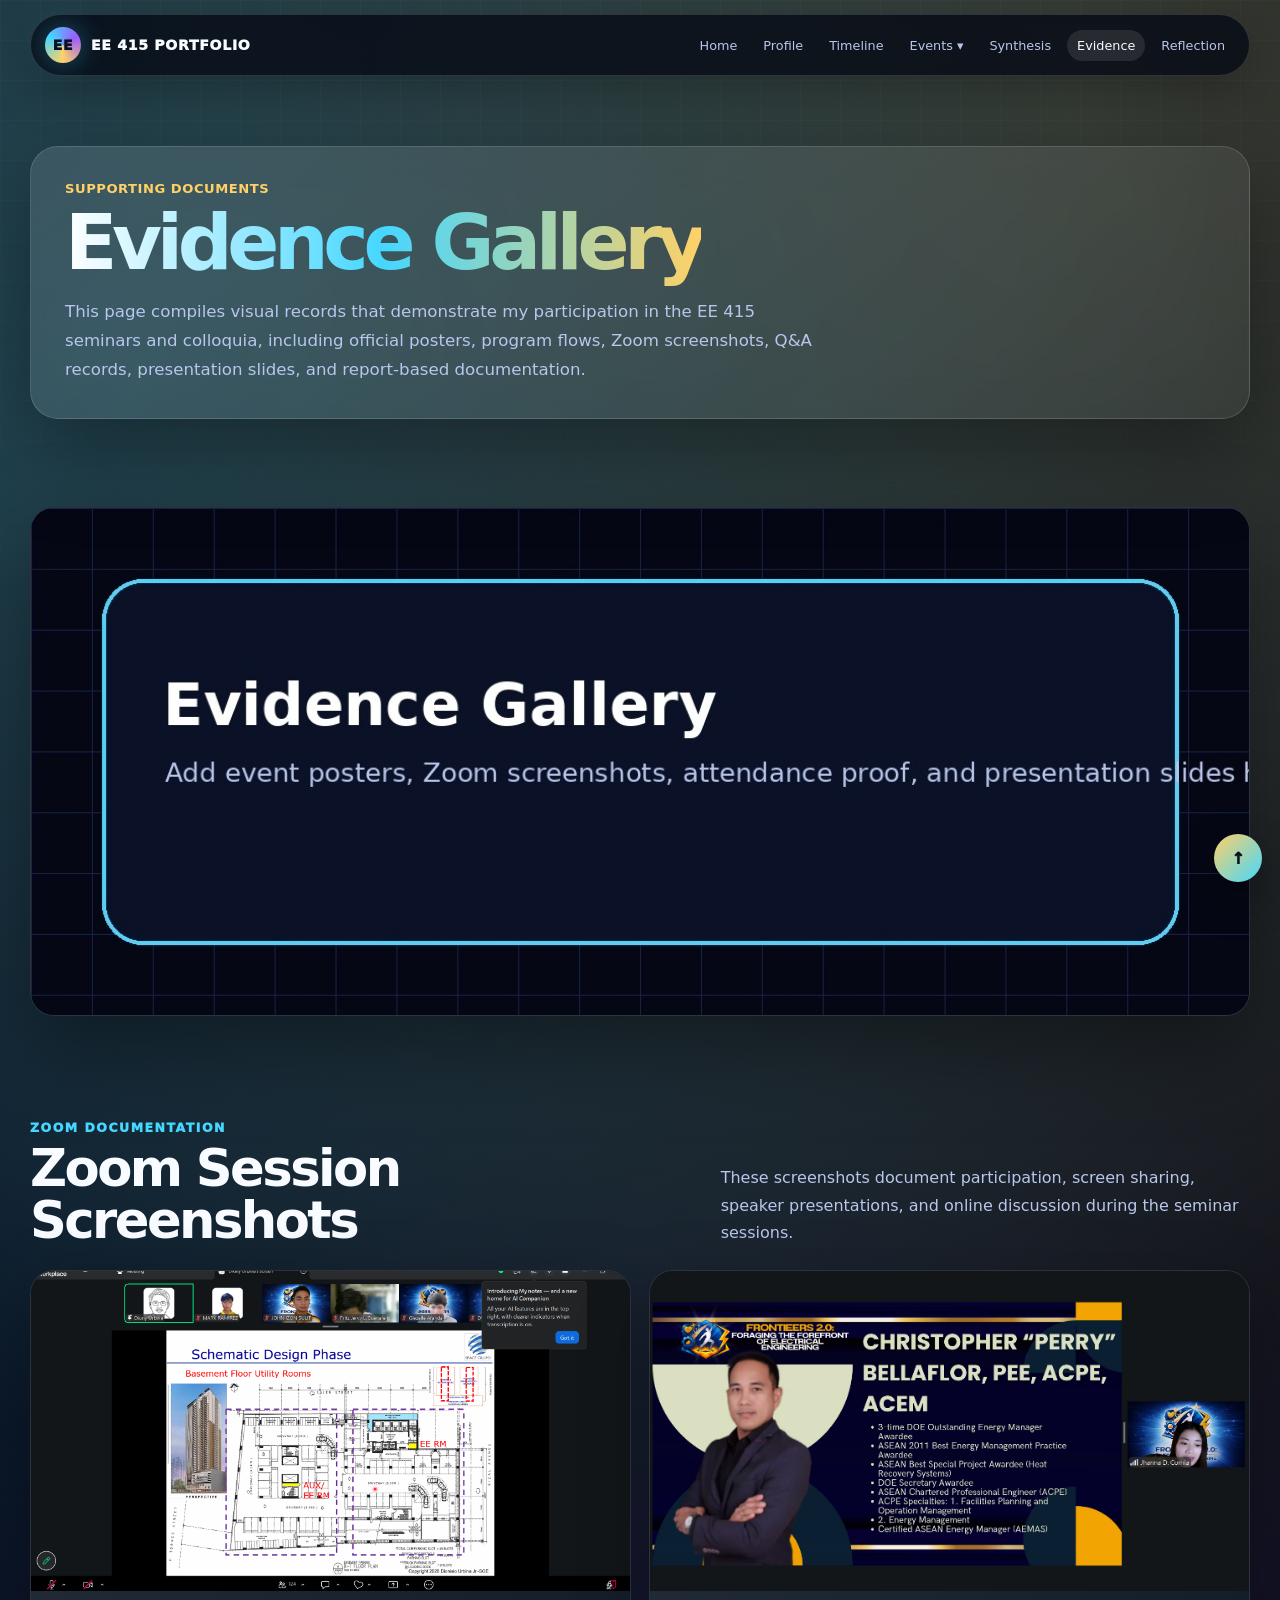
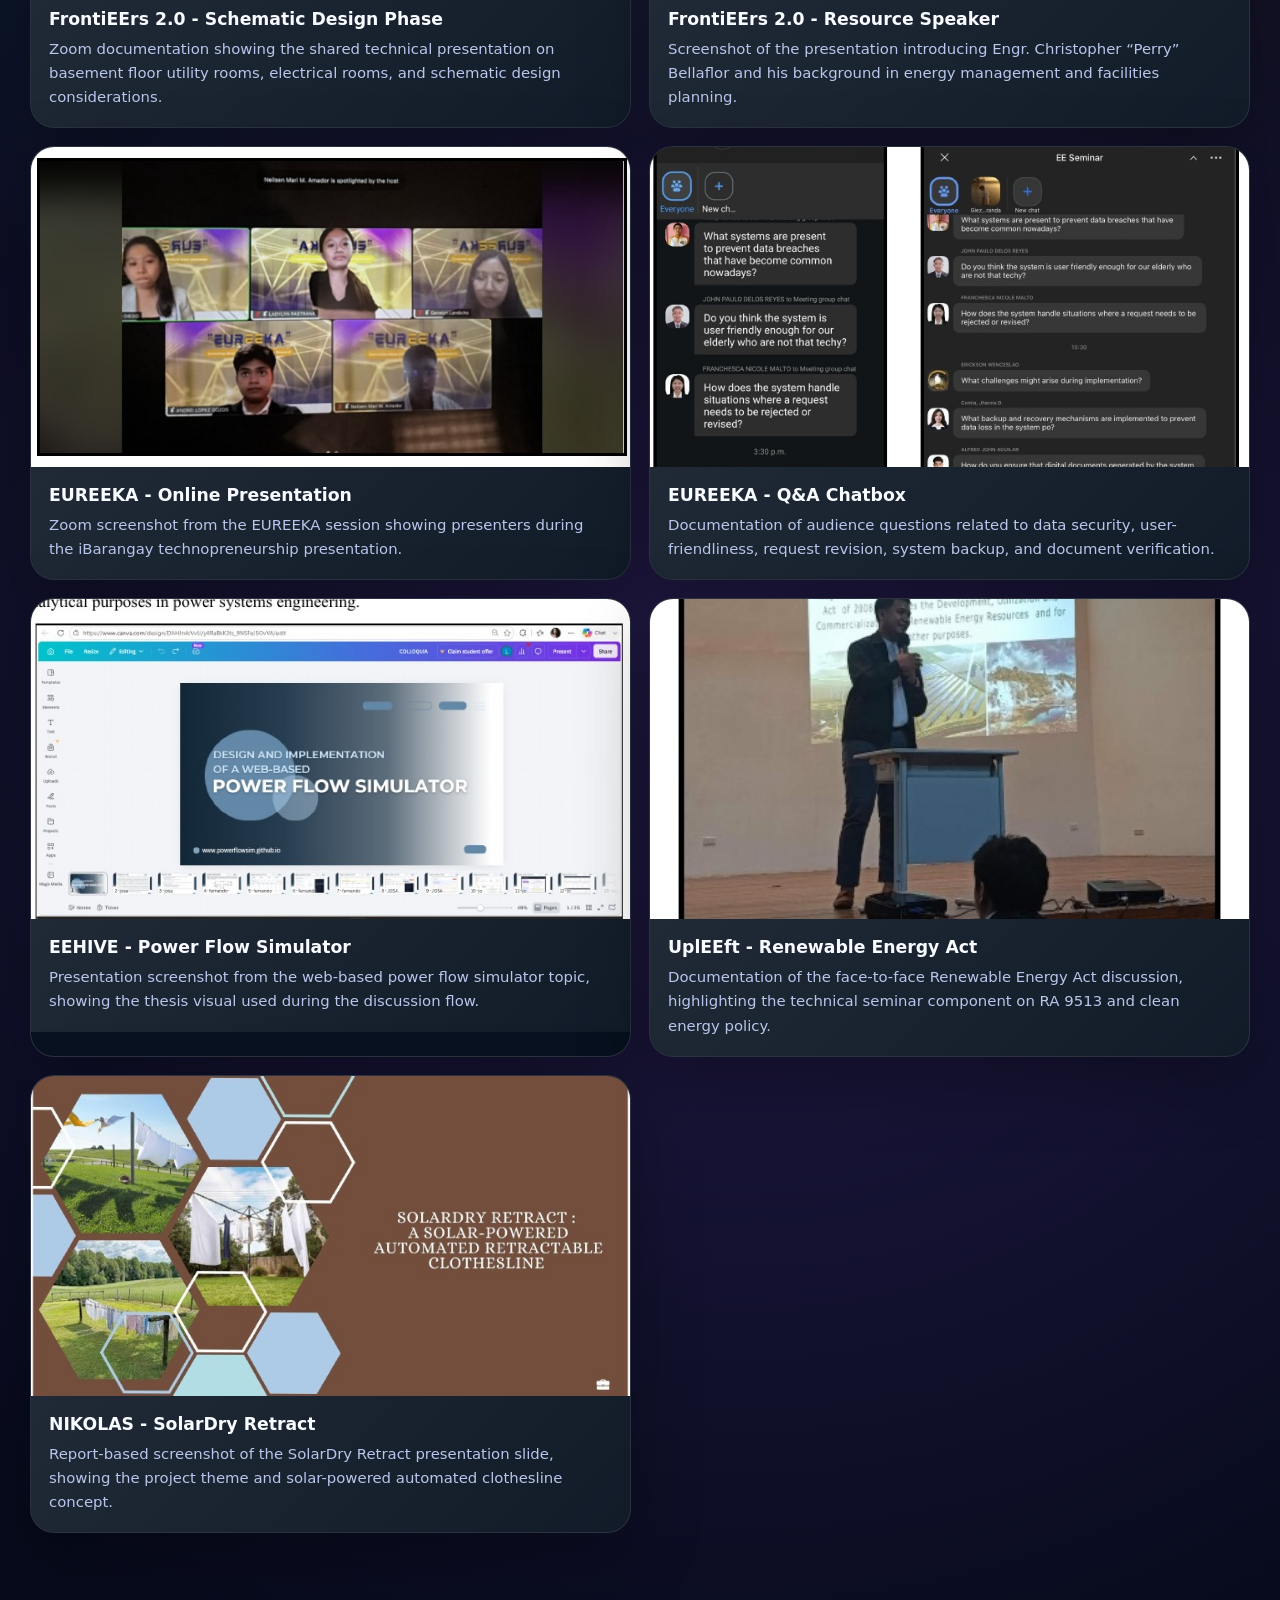
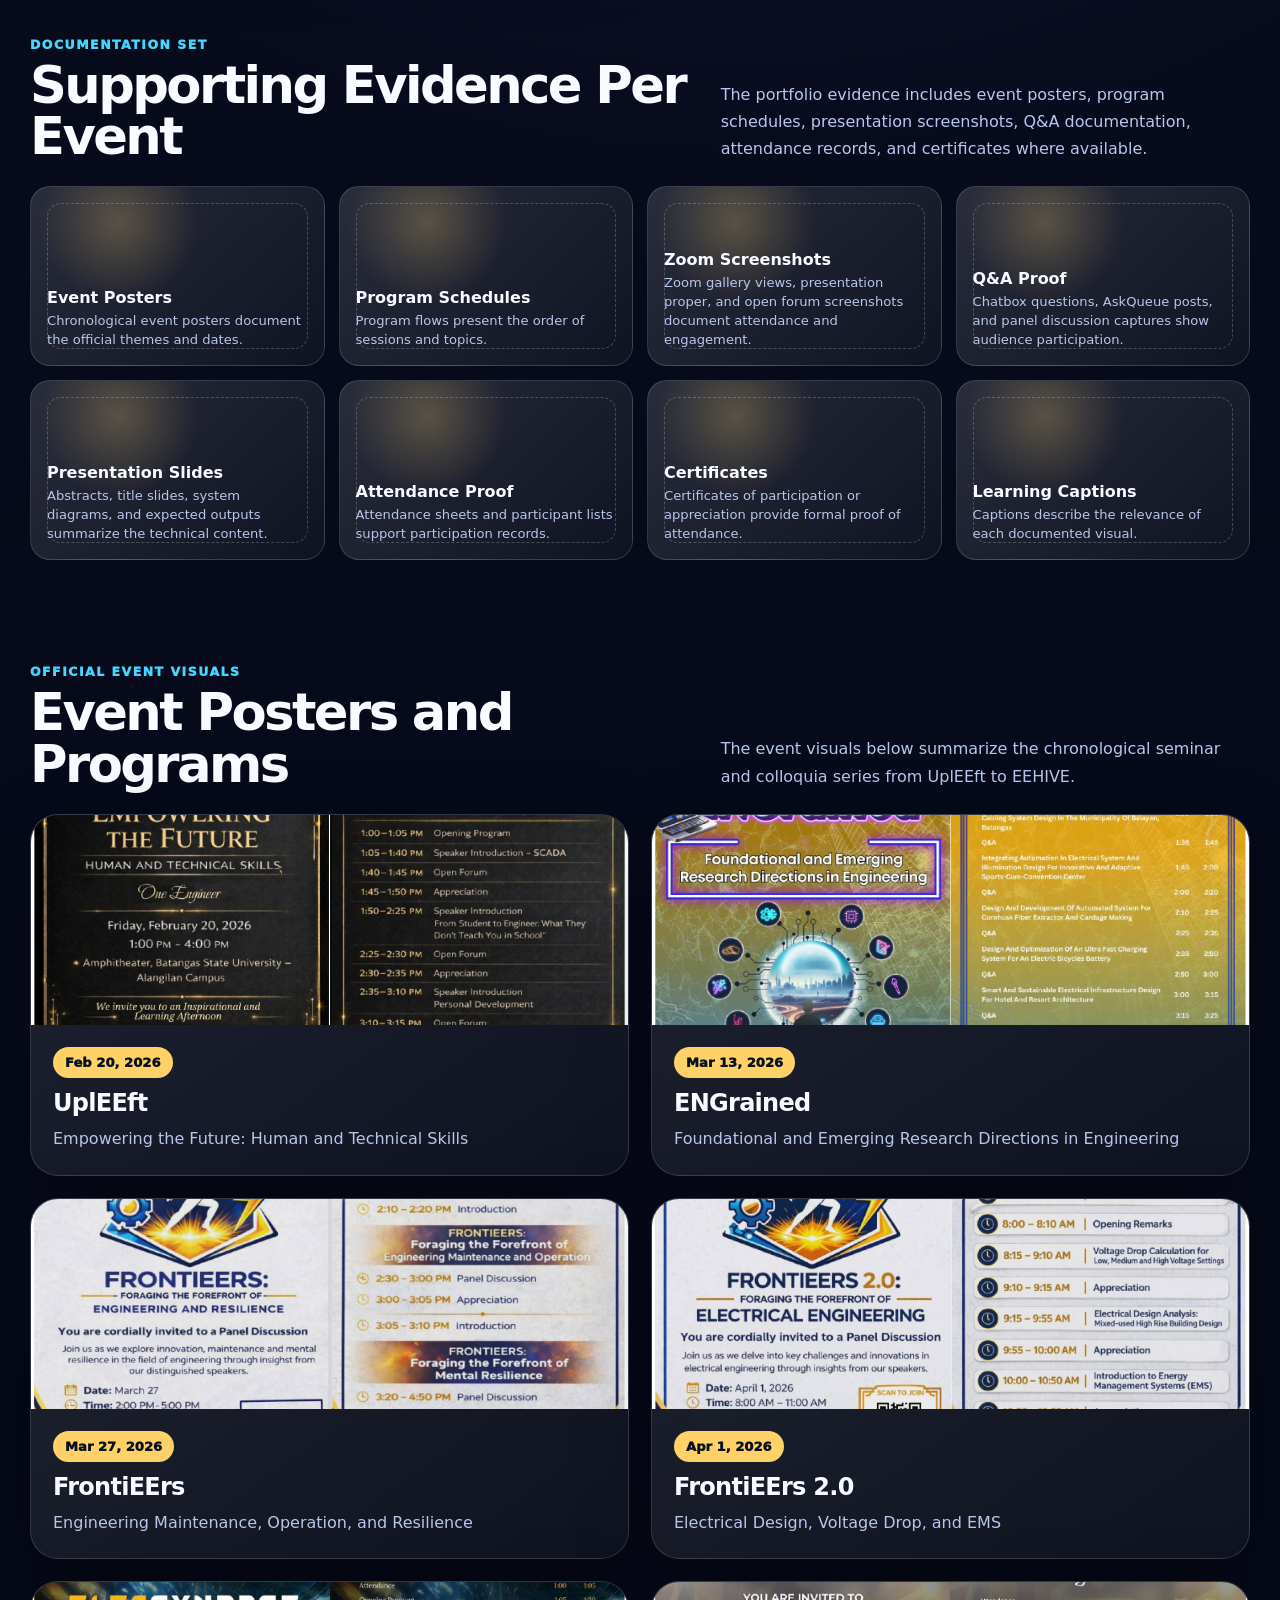
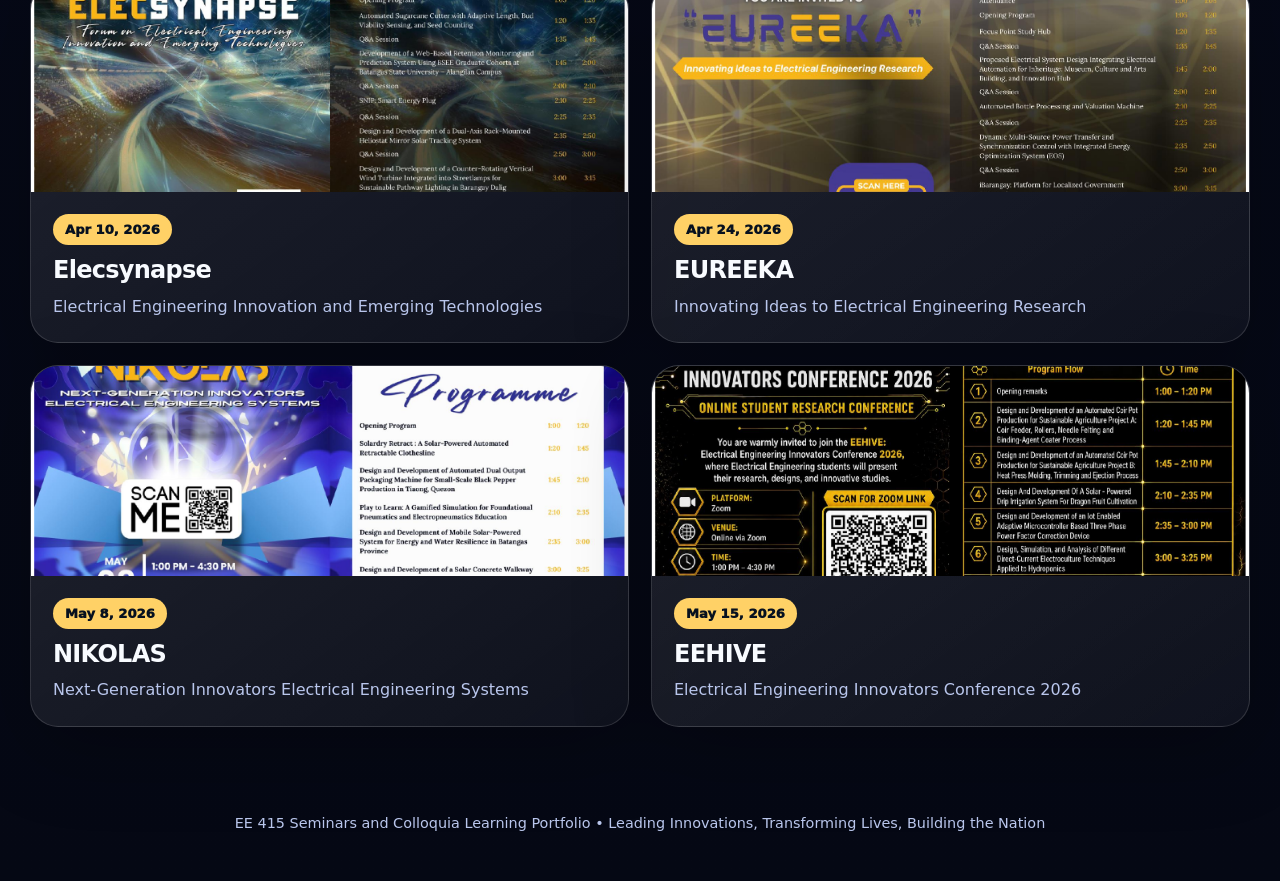
==== commit 60227758: "Add files via upload" ====
--- a/gallery.html
+++ b/gallery.html
@@ -23,9 +23,19 @@
   </div>
 </nav>
 <main class="wrap">
-<section class="page-hero" id="top"><div class="page-card glass"><div class="meta">Supporting Documents</div><h1><span class="gradient">Evidence Gallery</span></h1><p class="lead">This page compiles the supporting documents and visual records that demonstrate participation in the EE 415 seminars and colloquia.</p></div></section>
+<section class="page-hero" id="top"><div class="page-card glass"><div class="meta">Supporting Documents</div><h1><span class="gradient">Evidence Gallery</span></h1><p class="lead">This page compiles visual records that demonstrate my participation in the EE 415 seminars and colloquia, including official posters, program flows, Zoom screenshots, Q&A records, presentation slides, and report-based documentation.</p></div></section>
 <section class="section"><div class="visual"><img src="assets/images/evidence-banner.jpg" alt="Evidence gallery banner"></div></section>
-<section class="section"><div class="section-head"><div><div class="kicker">Documentation Set</div><h2>Supporting Evidence Per Event</h2></div><p>The portfolio evidence includes event posters, program schedules, presentation screenshots, Q&A documentation, attendance records, and certificates where available.</p></div><div class="gallery"><div class="gitem"><h3>Event Posters</h3><p>Chronological event posters document the official themes and dates.</p></div><div class="gitem"><h3>Program Schedules</h3><p>Program flows present the order of sessions and topics.</p></div><div class="gitem"><h3>Zoom Screenshots</h3><p>Zoom gallery views, presentation proper, and open forum screenshots document attendance and engagement.</p></div><div class="gitem"><h3>Q&A Proof</h3><p>Chatbox questions, AskQueue posts, and panel discussion captures show audience participation.</p></div><div class="gitem"><h3>Presentation Slides</h3><p>Abstracts, title slides, system diagrams, and expected outputs summarize the technical content.</p></div><div class="gitem"><h3>Attendance Proof</h3><p>Attendance sheets and participant lists support participation records.</p></div><div class="gitem"><h3>Certificates</h3><p>Certificates of participation or appreciation provide formal proof of attendance.</p></div><div class="gitem"><h3>Captions</h3><p>Captions describe the relevance of each documented visual.</p></div></div></section>
+<section class="section"><div class="section-head"><div><div class="kicker">Zoom Documentation</div><h2>Zoom Session Screenshots</h2></div><p>These screenshots document participation, screen sharing, speaker presentations, and online discussion during the seminar sessions.</p></div>
+<div class="evidence-grid">
+  <div class="evidence-shot"><img src="assets/images/evidence/frontieers2_zoom_floorplan.png" alt="FrontiEErs 2.0 Zoom screenshot showing schematic design phase"><div class="shot-text"><h3>FrontiEErs 2.0 - Schematic Design Phase</h3><p>Zoom documentation showing the shared technical presentation on basement floor utility rooms, electrical rooms, and schematic design considerations.</p></div></div>
+  <div class="evidence-shot"><img src="assets/images/evidence/frontieers2_speaker.png" alt="FrontiEErs 2.0 speaker profile screenshot"><div class="shot-text"><h3>FrontiEErs 2.0 - Resource Speaker</h3><p>Screenshot of the presentation introducing Engr. Christopher “Perry” Bellaflor and his background in energy management and facilities planning.</p></div></div>
+  <div class="evidence-shot"><img src="assets/images/evidence/eureeka_zoom_presentation.jpg" alt="EUREEKA Zoom presentation screenshot"><div class="shot-text"><h3>EUREEKA - Online Presentation</h3><p>Zoom screenshot from the EUREEKA session showing presenters during the iBarangay technopreneurship presentation.</p></div></div>
+  <div class="evidence-shot"><img src="assets/images/evidence/eureeka_chat_questions.jpg" alt="EUREEKA chat questions screenshot"><div class="shot-text"><h3>EUREEKA - Q&A Chatbox</h3><p>Documentation of audience questions related to data security, user-friendliness, request revision, system backup, and document verification.</p></div></div>
+  <div class="evidence-shot"><img src="assets/images/evidence/eehive_powerflow_simulator.jpg" alt="EEHIVE power flow simulator screenshot"><div class="shot-text"><h3>EEHIVE - Power Flow Simulator</h3><p>Presentation screenshot from the web-based power flow simulator topic, showing the thesis visual used during the discussion flow.</p></div></div>
+  <div class="evidence-shot"><img src="assets/images/evidence/upleeft_renewable_act.jpg" alt="UplEEft Renewable Energy Act presentation"><div class="shot-text"><h3>UplEEft - Renewable Energy Act</h3><p>Documentation of the face-to-face Renewable Energy Act discussion, highlighting the technical seminar component on RA 9513 and clean energy policy.</p></div></div>
+  <div class="evidence-shot"><img src="assets/images/evidence/nikolas_solardry_slide.jpg" alt="NIKOLAS SolarDry Retract presentation"><div class="shot-text"><h3>NIKOLAS - SolarDry Retract</h3><p>Report-based screenshot of the SolarDry Retract presentation slide, showing the project theme and solar-powered automated clothesline concept.</p></div></div>
+</div></section>
+<section class="section"><div class="section-head"><div><div class="kicker">Documentation Set</div><h2>Supporting Evidence Per Event</h2></div><p>The portfolio evidence includes event posters, program schedules, presentation screenshots, Q&A documentation, attendance records, and certificates where available.</p></div><div class="gallery"><div class="gitem"><h3>Event Posters</h3><p>Chronological event posters document the official themes and dates.</p></div><div class="gitem"><h3>Program Schedules</h3><p>Program flows present the order of sessions and topics.</p></div><div class="gitem"><h3>Zoom Screenshots</h3><p>Zoom gallery views, presentation proper, and open forum screenshots document attendance and engagement.</p></div><div class="gitem"><h3>Q&A Proof</h3><p>Chatbox questions, AskQueue posts, and panel discussion captures show audience participation.</p></div><div class="gitem"><h3>Presentation Slides</h3><p>Abstracts, title slides, system diagrams, and expected outputs summarize the technical content.</p></div><div class="gitem"><h3>Attendance Proof</h3><p>Attendance sheets and participant lists support participation records.</p></div><div class="gitem"><h3>Certificates</h3><p>Certificates of participation or appreciation provide formal proof of attendance.</p></div><div class="gitem"><h3>Learning Captions</h3><p>Captions describe the relevance of each documented visual.</p></div></div></section>
 <section class="section"><div class="section-head"><div><div class="kicker">Official Event Visuals</div><h2>Event Posters and Programs</h2></div><p>The event visuals below summarize the chronological seminar and colloquia series from UplEEft to EEHIVE.</p></div><div class="event-grid"><a class="event-card" href="events/upleeft.html"><div class="event-img"><img src="assets/images/events/upleeft.png" alt="UplEEft event poster"></div><div class="event-body"><span class="event-date">Feb 20, 2026</span><h3>UplEEft</h3><p>Empowering the Future: Human and Technical Skills</p></div></a>
 <a class="event-card" href="events/engrained.html"><div class="event-img"><img src="assets/images/events/engrained.png" alt="ENGrained event poster"></div><div class="event-body"><span class="event-date">Mar 13, 2026</span><h3>ENGrained</h3><p>Foundational and Emerging Research Directions in Engineering</p></div></a>
 <a class="event-card" href="events/frontieers.html"><div class="event-img"><img src="assets/images/events/frontieers.png" alt="FrontiEErs event poster"></div><div class="event-body"><span class="event-date">Mar 27, 2026</span><h3>FrontiEErs</h3><p>Engineering Maintenance, Operation, and Resilience</p></div></a>
@@ -33,5 +43,6 @@
 <a class="event-card" href="events/elecsynapse.html"><div class="event-img"><img src="assets/images/events/elecsynapse.png" alt="Elecsynapse event poster"></div><div class="event-body"><span class="event-date">Apr 10, 2026</span><h3>Elecsynapse</h3><p>Electrical Engineering Innovation and Emerging Technologies</p></div></a>
 <a class="event-card" href="events/eureeka.html"><div class="event-img"><img src="assets/images/events/eureeka.png" alt="EUREEKA event poster"></div><div class="event-body"><span class="event-date">Apr 24, 2026</span><h3>EUREEKA</h3><p>Innovating Ideas to Electrical Engineering Research</p></div></a>
 <a class="event-card" href="events/nikolas.html"><div class="event-img"><img src="assets/images/events/nikolas.png" alt="NIKOLAS event poster"></div><div class="event-body"><span class="event-date">May 8, 2026</span><h3>NIKOLAS</h3><p>Next-Generation Innovators Electrical Engineering Systems</p></div></a>
-<a class="event-card" href="events/eehive.html"><div class="event-img"><img src="assets/images/events/eehive.png" alt="EEHIVE event poster"></div><div class="event-body"><span class="event-date">May 15, 2026</span><h3>EEHIVE</h3><p>Electrical Engineering Innovators Conference 2026</p></div></a></div></section>
+<a class="event-card" href="events/eehive.html"><div class="event-img"><img src="assets/images/events/eehive.png" alt="EEHIVE event poster"></div><div class="event-body"><span class="event-date">May 15, 2026</span><h3>EEHIVE</h3><p>Electrical Engineering Innovators Conference 2026</p></div></a>
+</div></section>
 </main><footer class="footer"><div class="wrap">EE 415 Seminars and Colloquia Learning Portfolio • Leading Innovations, Transforming Lives, Building the Nation</div></footer><a class="backtop" href="#top">↑</a></body></html>
--- a/assets/css/style.css
+++ b/assets/css/style.css
@@ -95,3 +95,37 @@
 .profile-statement{padding:24px;border-radius:var(--r);background:var(--panel);border:1px solid var(--line);box-shadow:0 20px 70px rgba(0,0,0,.24)}
 .profile-statement p{color:var(--muted);line-height:1.8;margin-bottom:14px}.profile-statement p:last-child{margin-bottom:0}
 @media(max-width:980px){.profile-layout,.profile-info-grid{grid-template-columns:1fr}}
+
+
+/* Enhanced evidence gallery update */
+.evidence-grid{
+  display:grid;
+  grid-template-columns:repeat(2,minmax(0,1fr));
+  gap:18px;
+}
+.evidence-shot{
+  border-radius:24px;
+  overflow:hidden;
+  border:1px solid var(--line);
+  background:#07111f;
+  box-shadow:0 22px 70px rgba(0,0,0,.30);
+}
+.evidence-shot img{
+  width:100%;
+  height:320px;
+  object-fit:cover;
+  object-position:center;
+  display:block;
+  background:#07111f;
+}
+.evidence-shot .shot-text{
+  padding:18px;
+  background:linear-gradient(135deg,rgba(255,255,255,.10),rgba(255,255,255,.045));
+}
+.evidence-shot h3{margin-bottom:8px;font-size:1.08rem;color:var(--text)}
+.evidence-shot p{color:var(--muted);line-height:1.62;font-size:.93rem}
+.long-notes{display:grid;gap:12px}
+.note-card{padding:18px;border-radius:18px;background:rgba(255,255,255,.065);border:1px solid rgba(255,255,255,.10)}
+.note-card h3{color:var(--gold);margin-bottom:8px;font-size:1.05rem}
+.note-card p,.note-card li{color:var(--muted);line-height:1.72}.note-card ul{padding-left:20px}
+@media(max-width:850px){.evidence-grid{grid-template-columns:1fr}.evidence-shot img{height:240px}}
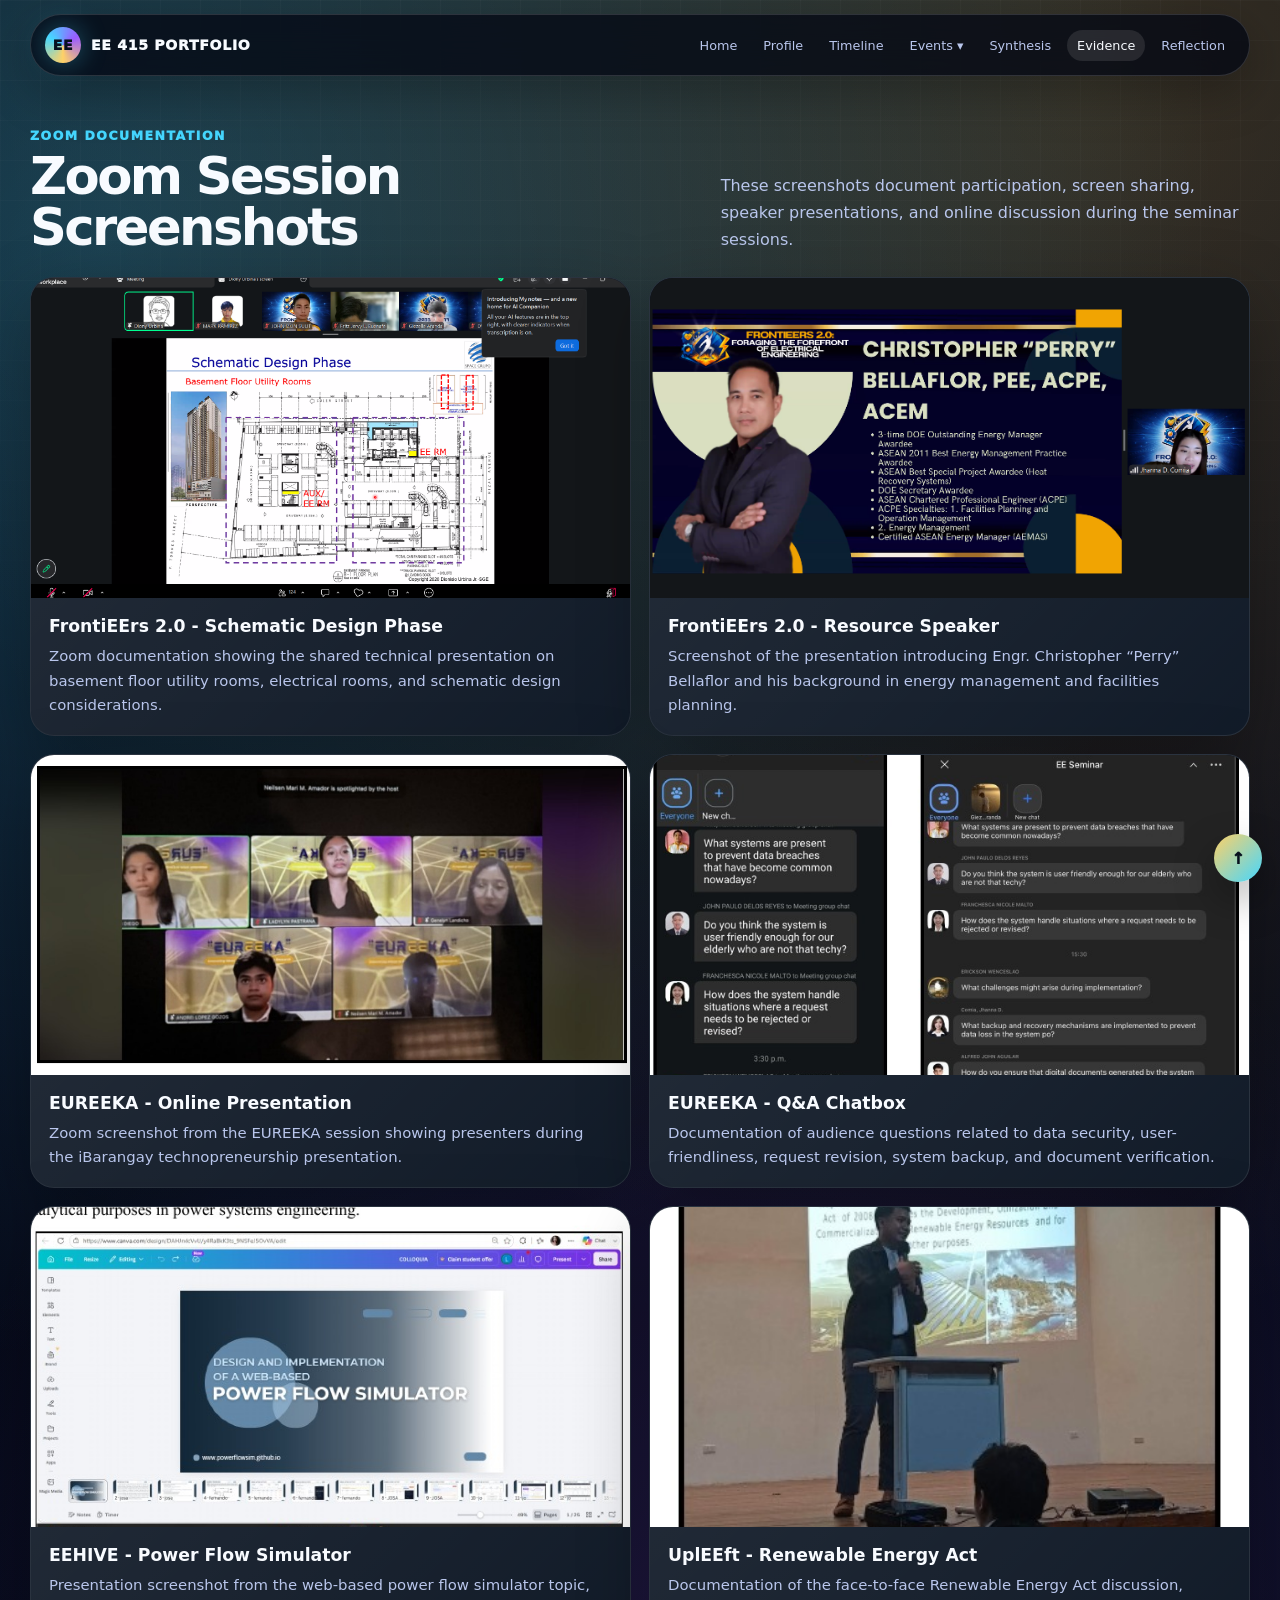
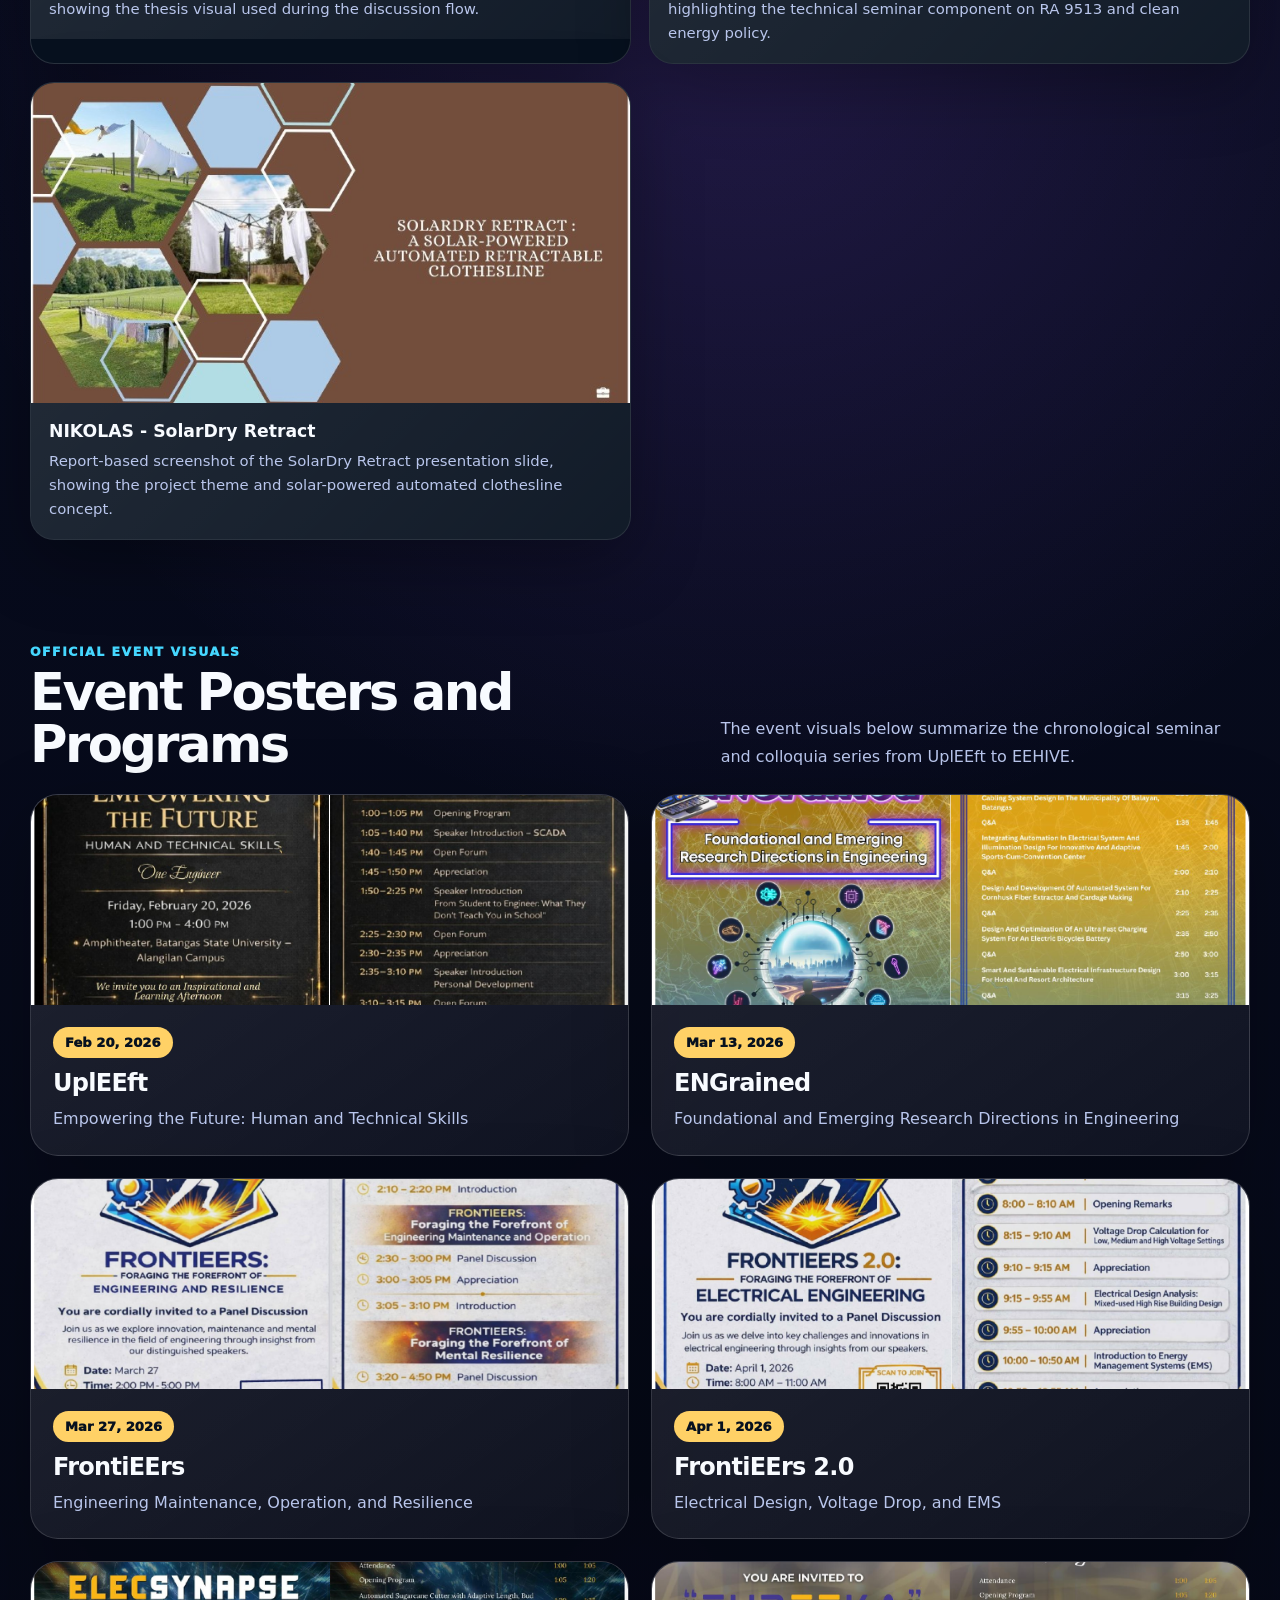
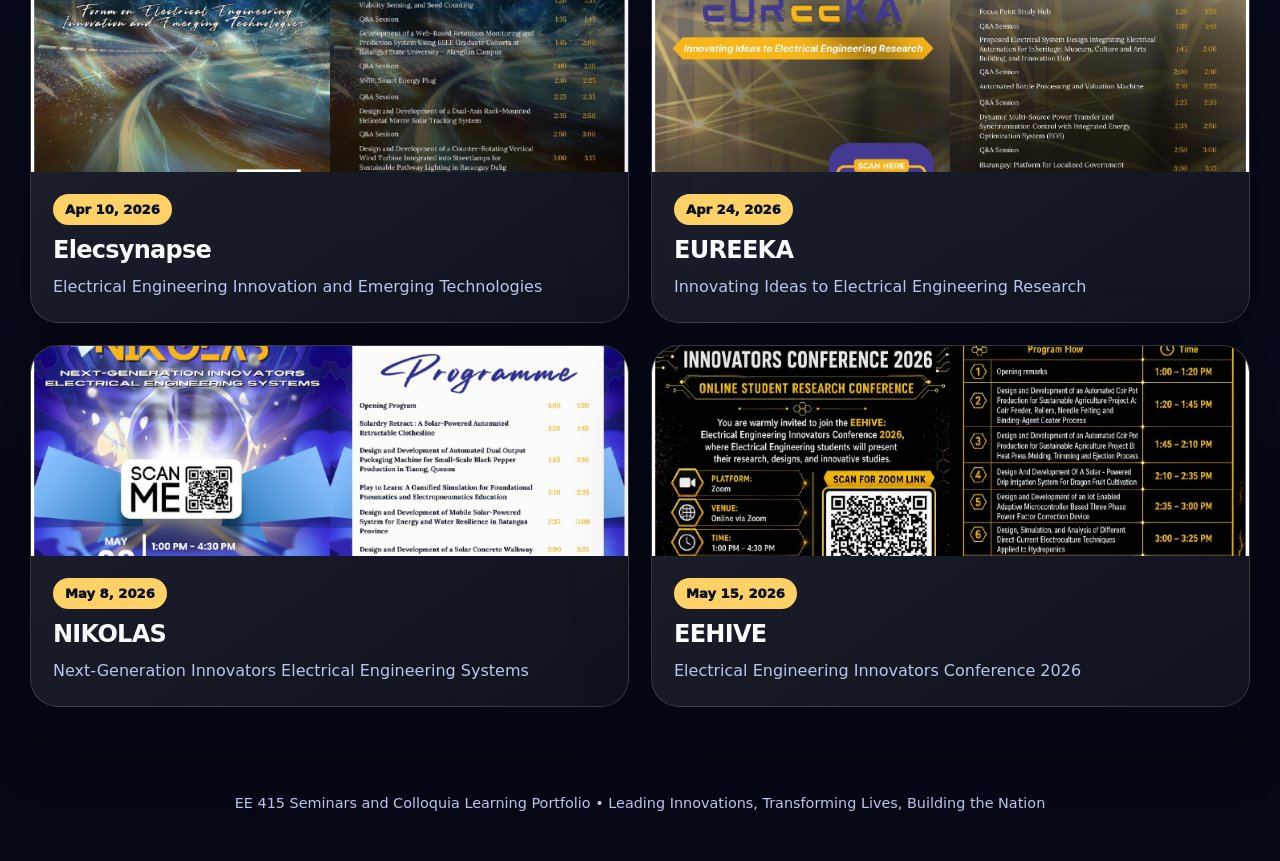
==== commit 970cf993: "Add files via upload" ====
--- a/gallery.html
+++ b/gallery.html
@@ -23,9 +23,7 @@
   </div>
 </nav>
 <main class="wrap">
-<section class="page-hero" id="top"><div class="page-card glass"><div class="meta">Supporting Documents</div><h1><span class="gradient">Evidence Gallery</span></h1><p class="lead">This page compiles visual records that demonstrate my participation in the EE 415 seminars and colloquia, including official posters, program flows, Zoom screenshots, Q&A records, presentation slides, and report-based documentation.</p></div></section>
-<section class="section"><div class="visual"><img src="assets/images/evidence-banner.jpg" alt="Evidence gallery banner"></div></section>
-<section class="section"><div class="section-head"><div><div class="kicker">Zoom Documentation</div><h2>Zoom Session Screenshots</h2></div><p>These screenshots document participation, screen sharing, speaker presentations, and online discussion during the seminar sessions.</p></div>
+<section class="section" id="top"><div class="section-head"><div><div class="kicker">Zoom Documentation</div><h2>Zoom Session Screenshots</h2></div><p>These screenshots document participation, screen sharing, speaker presentations, and online discussion during the seminar sessions.</p></div>
 <div class="evidence-grid">
   <div class="evidence-shot"><img src="assets/images/evidence/frontieers2_zoom_floorplan.png" alt="FrontiEErs 2.0 Zoom screenshot showing schematic design phase"><div class="shot-text"><h3>FrontiEErs 2.0 - Schematic Design Phase</h3><p>Zoom documentation showing the shared technical presentation on basement floor utility rooms, electrical rooms, and schematic design considerations.</p></div></div>
   <div class="evidence-shot"><img src="assets/images/evidence/frontieers2_speaker.png" alt="FrontiEErs 2.0 speaker profile screenshot"><div class="shot-text"><h3>FrontiEErs 2.0 - Resource Speaker</h3><p>Screenshot of the presentation introducing Engr. Christopher “Perry” Bellaflor and his background in energy management and facilities planning.</p></div></div>
@@ -35,7 +33,6 @@
   <div class="evidence-shot"><img src="assets/images/evidence/upleeft_renewable_act.jpg" alt="UplEEft Renewable Energy Act presentation"><div class="shot-text"><h3>UplEEft - Renewable Energy Act</h3><p>Documentation of the face-to-face Renewable Energy Act discussion, highlighting the technical seminar component on RA 9513 and clean energy policy.</p></div></div>
   <div class="evidence-shot"><img src="assets/images/evidence/nikolas_solardry_slide.jpg" alt="NIKOLAS SolarDry Retract presentation"><div class="shot-text"><h3>NIKOLAS - SolarDry Retract</h3><p>Report-based screenshot of the SolarDry Retract presentation slide, showing the project theme and solar-powered automated clothesline concept.</p></div></div>
 </div></section>
-<section class="section"><div class="section-head"><div><div class="kicker">Documentation Set</div><h2>Supporting Evidence Per Event</h2></div><p>The portfolio evidence includes event posters, program schedules, presentation screenshots, Q&A documentation, attendance records, and certificates where available.</p></div><div class="gallery"><div class="gitem"><h3>Event Posters</h3><p>Chronological event posters document the official themes and dates.</p></div><div class="gitem"><h3>Program Schedules</h3><p>Program flows present the order of sessions and topics.</p></div><div class="gitem"><h3>Zoom Screenshots</h3><p>Zoom gallery views, presentation proper, and open forum screenshots document attendance and engagement.</p></div><div class="gitem"><h3>Q&A Proof</h3><p>Chatbox questions, AskQueue posts, and panel discussion captures show audience participation.</p></div><div class="gitem"><h3>Presentation Slides</h3><p>Abstracts, title slides, system diagrams, and expected outputs summarize the technical content.</p></div><div class="gitem"><h3>Attendance Proof</h3><p>Attendance sheets and participant lists support participation records.</p></div><div class="gitem"><h3>Certificates</h3><p>Certificates of participation or appreciation provide formal proof of attendance.</p></div><div class="gitem"><h3>Learning Captions</h3><p>Captions describe the relevance of each documented visual.</p></div></div></section>
 <section class="section"><div class="section-head"><div><div class="kicker">Official Event Visuals</div><h2>Event Posters and Programs</h2></div><p>The event visuals below summarize the chronological seminar and colloquia series from UplEEft to EEHIVE.</p></div><div class="event-grid"><a class="event-card" href="events/upleeft.html"><div class="event-img"><img src="assets/images/events/upleeft.png" alt="UplEEft event poster"></div><div class="event-body"><span class="event-date">Feb 20, 2026</span><h3>UplEEft</h3><p>Empowering the Future: Human and Technical Skills</p></div></a>
 <a class="event-card" href="events/engrained.html"><div class="event-img"><img src="assets/images/events/engrained.png" alt="ENGrained event poster"></div><div class="event-body"><span class="event-date">Mar 13, 2026</span><h3>ENGrained</h3><p>Foundational and Emerging Research Directions in Engineering</p></div></a>
 <a class="event-card" href="events/frontieers.html"><div class="event-img"><img src="assets/images/events/frontieers.png" alt="FrontiEErs event poster"></div><div class="event-body"><span class="event-date">Mar 27, 2026</span><h3>FrontiEErs</h3><p>Engineering Maintenance, Operation, and Resilience</p></div></a>
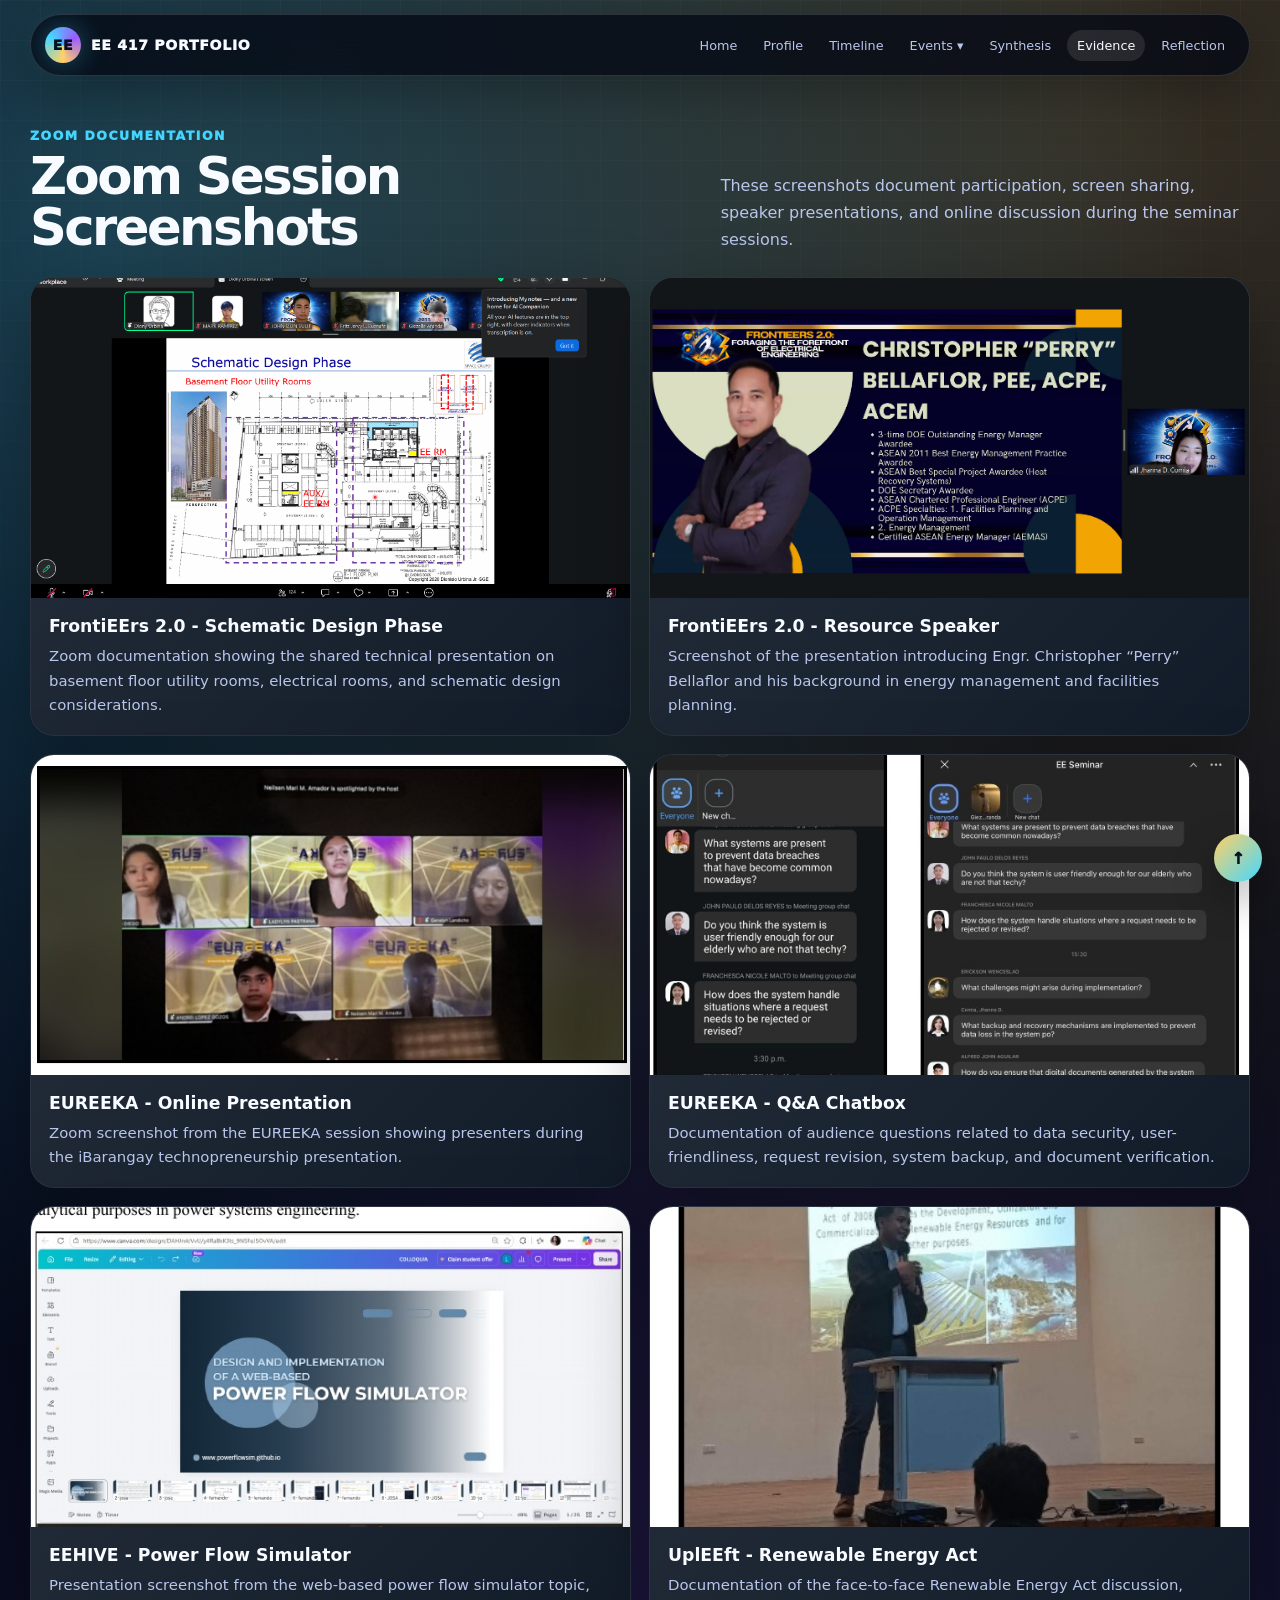
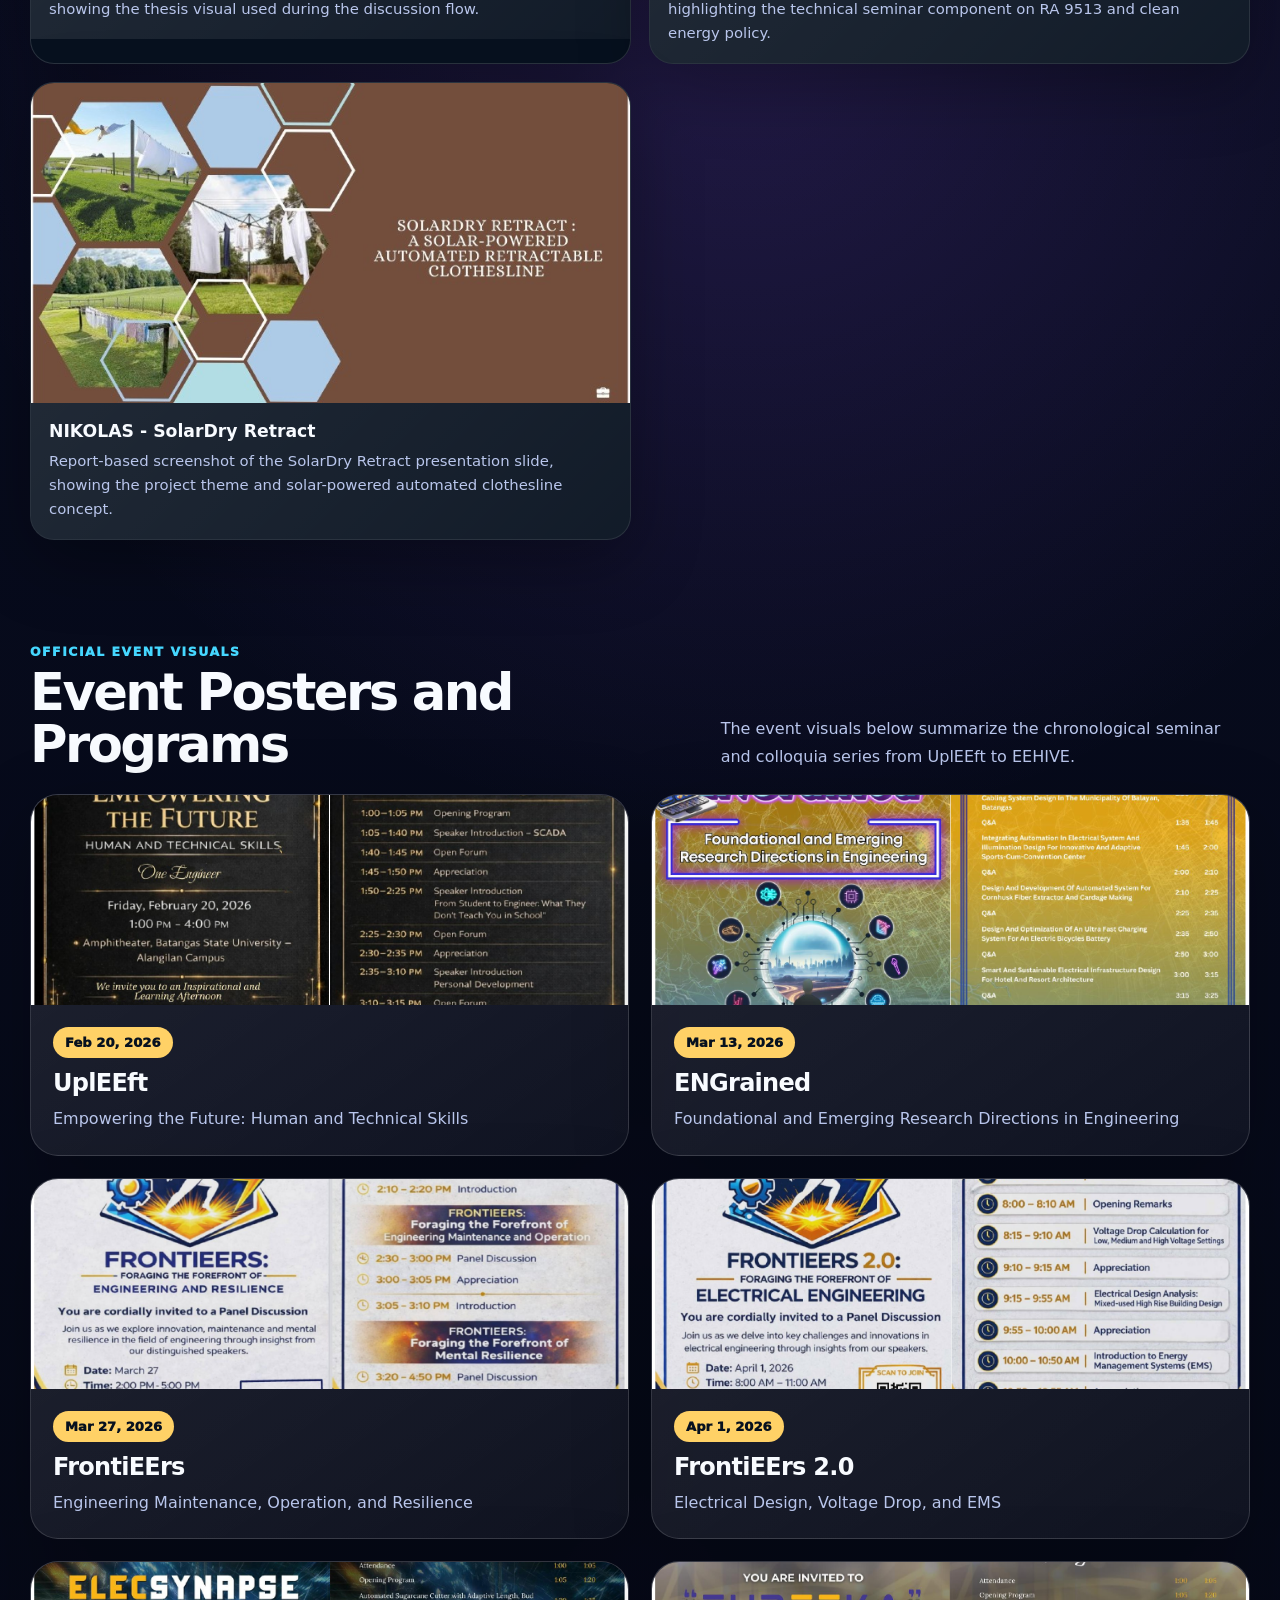
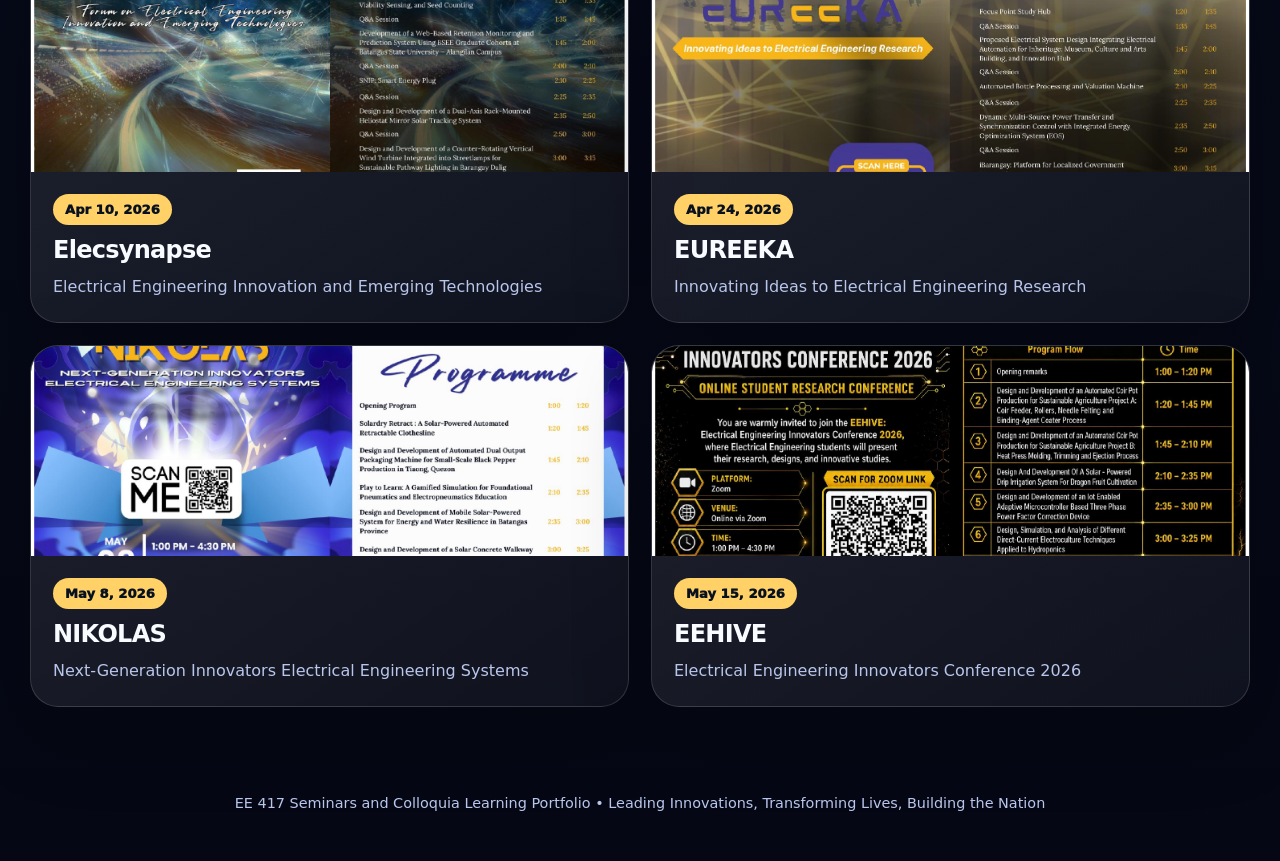
==== commit 935e19a9: "Update gallery.html" ====
--- a/gallery.html
+++ b/gallery.html
@@ -1,8 +1,8 @@
 <!doctype html>
-<html lang="en"><head><meta charset="utf-8"><meta name="viewport" content="width=device-width,initial-scale=1"><title>Evidence Gallery - EE 415</title><link rel="stylesheet" href="assets/css/style.css"></head>
+<html lang="en"><head><meta charset="utf-8"><meta name="viewport" content="width=device-width,initial-scale=1"><title>Evidence Gallery - EE 417</title><link rel="stylesheet" href="assets/css/style.css"></head>
 <body>
 <nav class="nav">
-  <a class="brand" href="index.html"><span class="brand-mark">EE</span> EE 415 Portfolio</a>
+  <a class="brand" href="index.html"><span class="brand-mark">EE</span> EE 417 Portfolio</a>
   <div class="links">
     <a class="" href="index.html">Home</a>
     <a class="" href="profile.html">Profile</a>
@@ -42,4 +42,4 @@
 <a class="event-card" href="events/nikolas.html"><div class="event-img"><img src="assets/images/events/nikolas.png" alt="NIKOLAS event poster"></div><div class="event-body"><span class="event-date">May 8, 2026</span><h3>NIKOLAS</h3><p>Next-Generation Innovators Electrical Engineering Systems</p></div></a>
 <a class="event-card" href="events/eehive.html"><div class="event-img"><img src="assets/images/events/eehive.png" alt="EEHIVE event poster"></div><div class="event-body"><span class="event-date">May 15, 2026</span><h3>EEHIVE</h3><p>Electrical Engineering Innovators Conference 2026</p></div></a>
 </div></section>
-</main><footer class="footer"><div class="wrap">EE 415 Seminars and Colloquia Learning Portfolio • Leading Innovations, Transforming Lives, Building the Nation</div></footer><a class="backtop" href="#top">↑</a></body></html>+</main><footer class="footer"><div class="wrap">EE 417 Seminars and Colloquia Learning Portfolio • Leading Innovations, Transforming Lives, Building the Nation</div></footer><a class="backtop" href="#top">↑</a></body></html>
